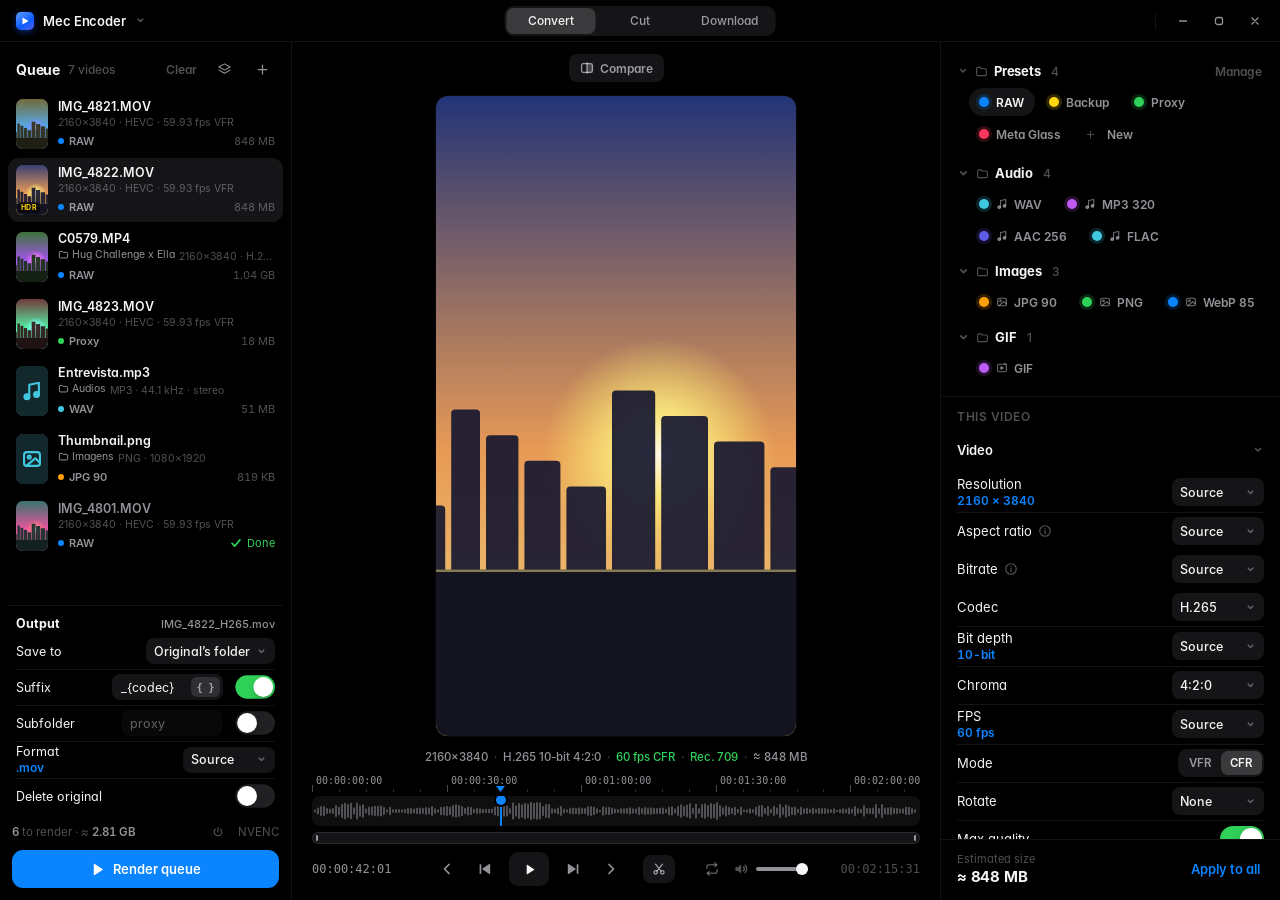
==== app/ui/index.html @ 3a5403b6 "0.3.3: vídeo para GIF no Converter, play do Cortador em arquivos sem pulo, Exportar só corta e Conve" ====
<!doctype html>
<html lang="en" data-theme="dark" data-variant="2">
<head>
<meta charset="utf-8">
<meta name="viewport" content="width=device-width, initial-scale=1">
<title>Mec Encoder</title>
<link rel="stylesheet" href="style.css">
<link rel="stylesheet" href="v2.css">
<link rel="stylesheet" href="studio.css">
</head>
<body>
<div class="app" id="app">

  <!-- barra de título (controles no padrão do Windows, à direita) -->
  <div class="titlebar">
    <div class="drag" data-tauri-drag-region></div>
    <button class="tb-title" id="bAppMenu">
      <span class="logo"><svg viewBox="0 0 10 10" fill="currentColor"><path d="M2.5 1.6v6.8L8.6 5z"/></svg></span>
      Mec Encoder
      <svg class="chev" viewBox="0 0 12 12" fill="none" stroke="currentColor" stroke-width="1.6" stroke-linecap="round" stroke-linejoin="round"><path d="M3.5 4.5L6 7l2.5-2.5"/></svg>
    </button>
    <div class="tabs" id="tabs"><button data-view="conv" id="tConv"></button><button data-view="cut" id="tCut"></button><button data-view="dl" id="tDl"></button></div>
    <div class="tb-actions">
      <button class="update-pill" id="bUpdate" hidden><svg viewBox="0 0 16 16" fill="none" stroke="currentColor" stroke-width="1.6" stroke-linecap="round" stroke-linejoin="round"><path d="M8 2.5v8M4.5 7L8 10.5 11.5 7M3 13.5h10"/></svg><span></span></button>
<span class="tb-sep"></span>
      <div class="win">
        <button class="w-min" id="bMin"><svg viewBox="0 0 12 12"><path d="M2.5 6h7" stroke="currentColor" stroke-width="1.3" stroke-linecap="round"/></svg></button>
        <button class="w-max" id="bMax"><svg viewBox="0 0 12 12"><rect x="2.5" y="2.5" width="7" height="7" rx="2" fill="none" stroke="currentColor" stroke-width="1.3"/></svg></button>
        <button class="w-close" id="bClose"><svg viewBox="0 0 12 12"><path d="M3 3l6 6M9 3L3 9" stroke="currentColor" stroke-width="1.3" stroke-linecap="round"/></svg></button>
      </div>
    </div>
  </div>

  <div class="main">

    <!-- FILA -->
    <section class="card" id="queueCard">
      <div class="card-head"><h2 id="lQueue"></h2><span class="count" id="qCount"></span>
        <button class="link" id="bClearDone"></button>
        <button class="add-btn" id="bSetAll" data-menu="1"><svg viewBox="0 0 24 24" fill="none" stroke="currentColor" stroke-width="1.8" stroke-linecap="round" stroke-linejoin="round"><path d="M12 3l9 5-9 5-9-5z"/><path d="M3 13l9 5 9-5"/></svg></button>
        <button class="add-btn" id="bAdd"><svg viewBox="0 0 24 24" fill="none" stroke="currentColor" stroke-width="2" stroke-linecap="round"><path d="M12 5v14M5 12h14"/></svg></button>
      </div>
      <div class="all-drop" id="allDrop"><div class="all-drop-in"><svg viewBox="0 0 24 24" fill="none" stroke="currentColor" stroke-width="1.8" stroke-linecap="round" stroke-linejoin="round"><path d="M12 3l9 5-9 5-9-5z"/><path d="M3 13l9 5 9-5"/></svg><span id="lDropAll"></span></div></div>
      <div class="queue smooth" id="queue"><div class="sc" id="qList"></div></div>
      <div class="drop" id="drop">
        <svg viewBox="0 0 24 24" fill="none" stroke="currentColor" stroke-width="1.6" stroke-linecap="round" stroke-linejoin="round"><path d="M3 7.5A2.5 2.5 0 0 1 5.5 5H9l2 2h7.5A2.5 2.5 0 0 1 21 9.5v8a2.5 2.5 0 0 1-2.5 2.5h-13A2.5 2.5 0 0 1 3 17.5z"/><path d="M12 10.5v6M9.5 13l2.5-2.5 2.5 2.5"/></svg>
        <div class="drop-t"><b id="lDropTitle"></b><span id="lDropSub"></span></div>
      </div>
      <div class="out-panel" id="outPanel"></div>
      <div class="queue-foot">
        <div class="totals"><span id="tTotal"></span><button class="after-btn" id="bAfter" data-menu="1"></button><span id="tEta">NVENC · RTX</span></div>
        <button class="btn" id="bRender"><i class="fillbar" id="renderFill"></i>
          <svg viewBox="0 0 16 16" fill="currentColor"><path d="M4 2.6v10.8c0 .5.6.8 1 .5l8.3-5.4a.6.6 0 0 0 0-1L5 2.1c-.4-.3-1 0-1 .5z"/></svg>
          <span id="renderTxt"></span></button>
      </div>
    </section>

    <!-- PRÉVIA -->
    <section class="card preview" id="previewCard">
      <div class="pv-top">
        <div class="chips" id="chips"></div>
        <button class="cmp-btn" id="bCompare"><svg viewBox="0 0 16 16" fill="none" stroke="currentColor" stroke-width="1.5" stroke-linejoin="round"><rect x="1.8" y="3" width="12.4" height="10" rx="2"/><path d="M8 1.5v13"/><path d="M8 3h4.2a2 2 0 0 1 2 2v6a2 2 0 0 1-2 2H8z" fill="currentColor" stroke="none" opacity=".35"/></svg><span id="lCompare"></span></button>
      </div>
      <div class="stage"><div class="frame" id="frameIn" data-label=""></div><div class="frame" id="frame" data-label=""></div>
        <div class="play-badge tnum" id="playBadge" hidden></div>
        <div class="prep-box" id="prepBox" hidden></div>
        <div class="pv-empty" id="pvEmpty">
          <svg viewBox="0 0 48 48" fill="none" stroke="currentColor" stroke-width="1.6" stroke-linecap="round" stroke-linejoin="round"><rect x="13" y="5" width="22" height="38" rx="5"/><path d="M21 20.5v7l6-3.5z" fill="currentColor"/></svg>
          <span id="lPvEmpty"></span>
        </div>
      </div>
      <div class="pv-meta" id="pvMeta"></div>
      <div class="transport">
        <div class="ruler" id="ruler"><canvas></canvas><i class="rhead"></i></div>
        <div class="timeline" id="timeline"><div class="played"></div><canvas id="wave"></canvas><div class="trim" id="trimBox"></div><div class="tl-hint" id="tlHint" hidden></div><div class="head"></div></div>
        <div class="zscroll" id="zscroll"><div class="mini"></div><div class="zthumb"><b class="h l"></b><b class="h r"></b></div></div>
        <div class="controls">
          <span class="tc tnum" id="tcNow">00:00:00:00</span>
          <div class="mid">
            <button class="ctl trim-btn" id="bIn"><svg viewBox="0 0 16 16" fill="none" stroke="currentColor" stroke-width="1.7" stroke-linecap="round" stroke-linejoin="round"><path d="M6.5 2.5H4v11h2.5"/><path d="M9 8h4M11 6l2 2-2 2"/></svg><span id="lIn"></span></button>
            <button class="ctl" title="←"><svg viewBox="0 0 16 16" fill="none" stroke="currentColor" stroke-width="1.7" stroke-linecap="round" stroke-linejoin="round"><path d="M10 3.5L5.5 8l4.5 4.5"/></svg></button>
            <button class="ctl skip" id="bPrevEdit"><svg viewBox="0 0 16 16" fill="currentColor"><rect x="2.6" y="3.2" width="1.7" height="9.6" rx=".6"/><path d="M13.2 3.6v8.8c0 .5-.5.7-.9.5L5.6 8.5a.6.6 0 0 1 0-1l6.7-4.4c.4-.2.9 0 .9.5z"/></svg></button>
            <button class="ctl play" id="bPlay"><svg viewBox="0 0 16 16" fill="currentColor" id="playIco"><path d="M4.5 2.6v10.8c0 .5.6.8 1 .5l8-5.4a.6.6 0 0 0 0-1l-8-5.4c-.4-.3-1 0-1 .5z"/></svg></button>
            <button class="ctl skip" id="bNextEdit"><svg viewBox="0 0 16 16" fill="currentColor"><rect x="11.7" y="3.2" width="1.7" height="9.6" rx=".6"/><path d="M2.8 3.6v8.8c0 .5.5.7.9.5l6.7-4.4a.6.6 0 0 0 0-1L3.7 3.1c-.4-.2-.9 0-.9.5z"/></svg></button>
            <button class="ctl" title="→"><svg viewBox="0 0 16 16" fill="none" stroke="currentColor" stroke-width="1.7" stroke-linecap="round" stroke-linejoin="round"><path d="M6 3.5L10.5 8 6 12.5"/></svg></button>
            <button class="ctl trim-btn" id="bOut"><svg viewBox="0 0 16 16" fill="none" stroke="currentColor" stroke-width="1.7" stroke-linecap="round" stroke-linejoin="round"><path d="M9.5 2.5H12v11H9.5"/><path d="M7 8H3M5 6L3 8l2 2"/></svg><span id="lOut"></span></button>
            <button class="ctl trim-btn" id="bCut"><svg viewBox="0 0 16 16" fill="none" stroke="currentColor" stroke-width="1.5" stroke-linecap="round"><circle cx="4.2" cy="11.8" r="2"/><circle cx="11.8" cy="11.8" r="2"/><path d="M5.6 10.4L12 2.5M10.4 10.4L4 2.5"/></svg><span id="lNewCut"></span></button>
            <button class="open-cut" id="bOpenCut"><svg viewBox="0 0 16 16" fill="none" stroke="currentColor" stroke-width="1.5" stroke-linecap="round"><circle cx="4.2" cy="11.8" r="2"/><circle cx="11.8" cy="11.8" r="2"/><path d="M5.6 10.4L12 2.5M10.4 10.4L4 2.5"/></svg><span id="lOpenCut"></span></button>
          </div>
          <div class="pl-tools">
            <button class="pl-skip" id="bSkip" hidden><svg viewBox="0 0 16 16" fill="none" stroke="currentColor" stroke-width="1.5" stroke-linecap="round" stroke-linejoin="round"><rect x="1.2" y="9.6" width="4" height="4" rx="1" fill="currentColor" stroke="none"/><rect x="10.8" y="9.6" width="4" height="4" rx="1" fill="currentColor" stroke="none"/><path d="M3.2 7.6C4 4 12 4 12.8 7.6"/><path d="M10.6 6.6l2.2 1 .6-2.3"/></svg><span id="lSkip"></span></button>
            <button class="pl-btn" id="bLoop"><svg viewBox="0 0 16 16" fill="none" stroke="currentColor" stroke-width="1.5" stroke-linecap="round" stroke-linejoin="round"><path d="M2.8 7.2V6.3a2.6 2.6 0 0 1 2.6-2.6h7.2"/><path d="M10.8 1.9l1.8 1.8-1.8 1.8"/><path d="M13.2 8.8v.9a2.6 2.6 0 0 1-2.6 2.6H3.4"/><path d="M5.2 14.1l-1.8-1.8 1.8-1.8"/></svg></button>
            <button class="pl-btn pl-rate tnum" id="bRate">1×</button>
            <button class="pl-btn pl-vol" id="bVol"><svg viewBox="0 0 16 16" fill="none" stroke="currentColor" stroke-width="1.5" stroke-linecap="round" stroke-linejoin="round"><path d="M2.4 6.1v3.8h2.5L8.2 12.6V3.4L4.9 6.1z" fill="currentColor" stroke="none"/><path class="w1" d="M10.4 6.1a2.7 2.7 0 0 1 0 3.8"/><path class="w2" d="M12.1 4.3a5.2 5.2 0 0 1 0 7.4"/><path class="mx" d="M10.6 6.2l3.4 3.6M14 6.2l-3.4 3.6"/></svg></button>
            <input type="range" class="vol-r" id="volR" min="0" max="100" step="1" value="100">
            <i class="meter" id="meter"><b></b><b></b></i>
          </div>
          <span class="tc end tnum" id="tcEnd">00:00:00:00</span>
        </div>
      </div>
    </section>

    <!-- INSPETOR -->
    <section class="card" id="inspector">
      <div class="card-head"><button class="fold-btn pf-main" id="bFoldPresets"><svg class="chev" viewBox="0 0 12 12" fill="none" stroke="currentColor" stroke-width="1.6" stroke-linecap="round" stroke-linejoin="round"><path d="M3.5 4.5L6 7l2.5-2.5"/></svg><svg class="fico" viewBox="0 0 16 16" fill="none" stroke="currentColor" stroke-width="1.4" stroke-linejoin="round"><path d="M2 4.5A1.5 1.5 0 0 1 3.5 3h3l1.5 1.6h4.5A1.5 1.5 0 0 1 14 6.1v5.4a1.5 1.5 0 0 1-1.5 1.5h-9A1.5 1.5 0 0 1 2 11.5z"/></svg><h2 id="lPresets"></h2><small id="pfMainCount"></small></button><button class="link" id="bManage"></button></div>
      <div class="fold" id="presetsFold"><div class="fold-in">
        <div class="presets" id="presets"></div>
      </div></div>
      <div class="presets pfolders" id="presetFolders"></div>
      <div class="preset-desc" id="presetDesc"></div>
      <div class="insp-title"><h3 id="inspFor"></h3><span class="modified" id="modified"><i></i><span id="lModified"></span></span><button class="link discard" id="bDiscard"></button><button class="link" id="bSavePreset"></button></div>
      <div class="inspector-body smooth" id="insp"><div class="sc" id="inspIn"></div></div>
      <div class="insp-foot">
        <div class="est" id="estBox"><small id="lEst"></small><b class="tnum" id="est"></b></div>
        <button class="btn small ghost" id="bApplyAll"></button>
      </div>
    </section>
  </div>

  <!-- janela "Escolher qualidade" da aba Baixar -->
  <div class="dk-modal-bg" id="dlPickBg" hidden><div class="dk-modal" id="dlPick" role="dialog"></div></div>
  <div class="dk-modal-bg" id="dlOptsBg" hidden><div class="dk-modal dk-opts-modal" role="dialog"><div class="dk-pk-head"><div><b id="lDlOptsT"></b></div><button class="dk-ib x" id="bDlOptsX"></button></div>
    <div class="dk-pk-body"><div class="dk-set" id="dlOptSet"></div><div class="dk-acc" id="dlAcc"></div></div></div></div>

  <!-- ABA BAIXAR -->
  <div class="dlv" id="dlView">
    <aside class="dk-side">
      <div class="dk-blk">
        <div class="dk-quick">
          <button class="dk-btn dk-pri" id="bDlVideo"><svg viewBox="0 0 16 16" fill="currentColor"><path d="M9.2 1.6 3.4 9h4l-1 5.4L12.6 7h-4z"/></svg><span id="lDlVideo"></span><span class="dk-keys" id="kDlVideo"></span></button>
          <button class="dk-btn dk-sec dk-qa" id="bDlAudio"><svg viewBox="0 0 16 16" fill="none" stroke="currentColor" stroke-width="1.6" stroke-linecap="round" stroke-linejoin="round"><path d="M6 12V3.5l7-1.5V10.5"/><circle cx="4.2" cy="12" r="1.8"/><circle cx="11.2" cy="10.5" r="1.8"/></svg><span id="lDlAudio"></span></button>
        </div>
        <p class="dk-hint" id="lDlCap"></p>
        <button class="dk-btn dk-sec" id="bDlPick"><svg viewBox="0 0 16 16" fill="none" stroke="currentColor" stroke-width="1.6" stroke-linecap="round" stroke-linejoin="round"><path d="M8 2.5v8M4.5 7L8 10.5 11.5 7M3 13.5h10"/></svg><span id="lDlPick"></span></button>
        <p class="dk-hint" id="lDlPickSub"></p>
        <div class="dk-clip" id="dlClip"></div>
      </div>
      <div class="dk-blk dk-set" id="dlSet"></div>
      <div class="dk-foot"><button class="dk-opts" id="bDlOpts"><svg viewBox="0 0 16 16" fill="none" stroke="currentColor" stroke-width="1.5" stroke-linecap="round"><path d="M3 4.5h10M3 8h10M3 11.5h10"/><circle cx="6" cy="4.5" r="1.4" fill="var(--side)"/><circle cx="10.5" cy="8" r="1.4" fill="var(--side)"/><circle cx="5" cy="11.5" r="1.4" fill="var(--side)"/></svg><span id="lDlOpts"></span></button><span id="dlFoot"></span></div>
    </aside>
    <section class="dk-list">
      <div class="dk-lhead"><div class="dk-tabs" id="dlTabs"></div><button class="link" id="bDlClear"></button>
        <button class="dk-ghost" id="bDlOpen"><svg viewBox="0 0 16 16" fill="none" stroke="currentColor" stroke-width="1.5" stroke-linejoin="round"><path d="M2 4.8A1.8 1.8 0 0 1 3.8 3h2.6l1.5 1.5h4.3A1.8 1.8 0 0 1 14 6.3v5A1.8 1.8 0 0 1 12.2 13H3.8A1.8 1.8 0 0 1 2 11.2z"/></svg><span id="lDlOpen"></span></button></div>
      <div class="dk-rows" id="dlRows"></div>
    </section>
  </div>

</div>

<!-- configurações -->
<div class="sheet-bg" id="sheetBg"></div>
<div class="sheet" id="sheet" role="dialog">
  <div class="sheet-head"><button class="sheet-back" id="bSheetBack" hidden><svg viewBox="0 0 16 16" fill="none" stroke="currentColor" stroke-width="1.8" stroke-linecap="round" stroke-linejoin="round"><path d="M10 3.5 5.5 8l4.5 4.5"/></svg></button><h2 id="lSettings"></h2><button class="sheet-done" id="bDone"></button></div>
  <div class="sheet-body smooth" id="sheetScroll"><div class="sc" id="sheetBody"></div></div>
</div>

<!-- aba Cortar sem vídeo: abrir ou arrastar -->
<section class="cutter cut-blank" id="cutBlank" hidden><div class="dk-empty"><div>
  <svg viewBox="0 0 16 16" fill="none" stroke="currentColor" stroke-width="1.4" stroke-linecap="round"><circle cx="4.2" cy="11.8" r="2"/><circle cx="11.8" cy="11.8" r="2"/><path d="M5.6 10.4L12 2.5M10.4 10.4L4 2.5"/></svg>
  <b id="lCutBlankT"></b><span id="lCutBlankS"></span><button class="dk-btn dk-sec" id="bCutOpenFile"></button></div></div></section>

<!-- CORTADOR: página própria (a prévia e a linha do tempo vêm para cá) -->
<section class="cutter" id="cutter" hidden>
  <header class="cut-head">
    <div class="cut-title"><svg viewBox="0 0 16 16" fill="none" stroke="currentColor" stroke-width="1.5" stroke-linecap="round"><circle cx="4.2" cy="11.8" r="2"/><circle cx="11.8" cy="11.8" r="2"/><path d="M5.6 10.4L12 2.5M10.4 10.4L4 2.5"/></svg><h2 id="lCutter"></h2><b id="cutFile"></b><small id="cutInfo"></small></div>
    <div class="cut-actions"><button class="btn small ghost" id="bCutCancel"></button><button class="btn small ghost" id="bCutDone"></button><button class="btn small" id="bCutExport"></button></div>
  </header>
  <div class="cut-body">
    <div class="cut-main"><div class="cut-stage" id="cutStageSlot"></div><div class="cut-transport" id="cutTransportSlot"></div></div>
    <aside class="cut-side">
      <div class="cut-side-head"><h3 id="lCuts"></h3><small id="cutTotal"></small><button class="link" id="bClearCuts"></button></div>
      <div class="cut-mode" id="cutMode" hidden><button data-v="split"><svg viewBox="0 0 16 16" fill="none" stroke="currentColor" stroke-width="1.5" stroke-linejoin="round"><rect x="1.5" y="4" width="5.5" height="8" rx="1.5"/><rect x="9" y="4" width="5.5" height="8" rx="1.5"/></svg><span id="lCutSplit"></span></button><button data-v="join"><svg viewBox="0 0 16 16" fill="none" stroke="currentColor" stroke-width="1.5" stroke-linejoin="round"><rect x="1.5" y="4" width="13" height="8" rx="1.5"/><path d="M8 4v8" stroke-dasharray="1.5 1.5"/></svg><span id="lCutJoin"></span></button></div>
      <div class="cut-list smooth" id="cutList"></div>
      <div class="cut-out" id="cutOut"></div>
      <div class="cut-keys" id="cutKeys"></div>
    </aside>
  </div>
</section>

<!-- novidades -->
<div class="sheet-bg news-bg" id="newsBg"></div>
<div class="sheet news" id="news" role="dialog" aria-labelledby="lNews">
  <div class="sheet-head"><h2 id="lNews"></h2><button class="sheet-done" id="bNewsDone"></button></div>
  <div class="sheet-body smooth" id="newsBody"></div>
</div>

<!-- desligar / suspender ao terminar -->
<div class="sheet-bg power-bg" id="powerBg"></div>
<div class="sheet power" id="power" role="alertdialog" aria-labelledby="powerTitle">
  <div class="power-in"><div class="power-ring"><svg viewBox="0 0 44 44"><circle cx="22" cy="22" r="19"/><circle class="arc" cx="22" cy="22" r="19"/></svg><b id="powerN">60</b></div>
    <h2 id="powerTitle"></h2><p id="powerSub"></p>
    <div class="power-btns"><button class="btn" id="bPowerCancel"></button><button class="link" id="bPowerNow"></button></div></div>
</div>

<div class="menu" id="menu"></div>
<div class="drag-ghost" id="ghost"></div>
<div class="toast" id="toast"><i></i><span id="toastTxt"></span></div>
<audio id="sfxDone" src="sounds/done.mp3" preload="auto"></audio>

<div class="upd-card" id="updCard" hidden></div>
  <script src="i18n.js"></script>
  <script src="i18n-es.js"></script>
  <script src="i18n-fr.js"></script>
  <script src="i18n-de.js"></script>
  <script src="i18n-it.js"></script>
  <script src="i18n-ru.js"></script>
  <script src="i18n-ja.js"></script>
  <script src="i18n-ko.js"></script>
  <script src="i18n-zh.js"></script>
  <script src="i18n-dl.js"></script>
  <script src="i18n-gif.js"></script>
<script src="news.js"></script>
<script src="demo.js"></script>
<script src="app.js"></script>
</body>
</html>
---- app/ui/style.css ----
/* Mec Encoder — interface
   Estilo Apple minimalista, dois temas (escuro/claro), animações com mola. */

@font-face{font-family:"Inter Mec";src:url(fonts/Inter-Regular.woff) format("woff");font-weight:400;font-display:block}
@font-face{font-family:"Inter Mec";src:url(fonts/Inter-Medium.woff) format("woff");font-weight:500;font-display:block}
@font-face{font-family:"Inter Mec";src:url(fonts/Inter-SemiBold.woff) format("woff");font-weight:600;font-display:block}
@font-face{font-family:"Inter Mec";src:url(fonts/Inter-Bold.woff) format("woff");font-weight:700;font-display:block}

:root{
  --ease:cubic-bezier(.32,.72,0,1);
  --spring:cubic-bezier(.34,1.56,.64,1);
  --font:"Inter Mec","Segoe UI Variable Text","Segoe UI",system-ui,sans-serif;
  --mono:ui-monospace,"Cascadia Code",Consolas,monospace;

  --blue:#0A84FF; --green:#30D158; --red:#FF453A; --orange:#FF9F0A; --yellow:#FFD60A;
  --purple:#BF5AF2; --teal:#40C8E0; --pink:#FF375F; --indigo:#5E5CE6;
}

/* ---------- tema escuro (padrão) ---------- */
:root,[data-theme="dark"]{
  --bg:#0B0B0E;
  --panel:#151518;
  --panel-2:#1C1C20;
  --fill:rgba(118,118,128,.20);
  --fill-2:rgba(118,118,128,.30);
  --hover:rgba(255,255,255,.05);
  --stroke:rgba(255,255,255,.07);
  --stroke-2:rgba(255,255,255,.12);
  --sep:rgba(255,255,255,.08);
  --text:#F5F5F7;
  --text-2:rgba(235,235,245,.62);
  --text-3:rgba(235,235,245,.34);
  --knob:#fff;
  --seg-pill:#636366;
  --shadow:0 1px 0 rgba(255,255,255,.04) inset,0 10px 30px rgba(0,0,0,.35);
  --stage:#050506;
  --tint-a:.20;
  --wave:rgba(235,235,245,.30);
  --menu:rgba(40,40,44,.96);
  color-scheme:dark;
}

/* ---------- tema claro ---------- */
[data-theme="light"]{
  --bg:#ECECF0;
  --panel:#FFFFFF;
  --panel-2:#F5F5F8;
  --fill:rgba(118,118,128,.12);
  --fill-2:rgba(118,118,128,.20);
  --hover:rgba(0,0,0,.035);
  --stroke:rgba(0,0,0,.06);
  --stroke-2:rgba(0,0,0,.10);
  --sep:rgba(60,60,67,.12);
  --text:#1C1C1E;
  --text-2:rgba(60,60,67,.66);
  --text-3:rgba(60,60,67,.36);
  --knob:#fff;
  --seg-pill:#FFFFFF;
  --shadow:0 1px 2px rgba(0,0,0,.04),0 8px 24px rgba(0,0,0,.06);
  --stage:#E2E2E7;
  --tint-a:.14;
  --wave:rgba(60,60,67,.30);
  --menu:rgba(255,255,255,.97);
  --blue:#007AFF; --green:#34C759; --red:#FF3B30; --orange:#FF9500; --purple:#AF52DE; --indigo:#5856D6; --teal:#30B0C7; --pink:#FF2D55;
  color-scheme:light;
}


/* ---------- tema OLED (preto puro) ---------- */
[data-theme="oled"]{
  --bg:#000; --panel:#000; --panel-2:#0A0A0B;
  --fill:rgba(118,118,128,.18); --fill-2:rgba(118,118,128,.28); --hover:rgba(255,255,255,.045);
  --stroke:rgba(255,255,255,.06); --stroke-2:rgba(255,255,255,.10); --sep:rgba(255,255,255,.075);
  --seg-pill:#3A3A3C; --shadow:none; --stage:#000; --menu:rgba(18,18,20,.97);
  color-scheme:dark;
}

*{box-sizing:border-box;-webkit-tap-highlight-color:transparent}
html,body{margin:0;height:100%;background:var(--bg);color:var(--text);font-family:var(--font);font-size:13px;
  -webkit-font-smoothing:antialiased;overflow:hidden;user-select:none;-webkit-user-select:none;
  font-feature-settings:"cv11"}
body{transition:background .5s var(--ease),color .5s var(--ease)}
button{font:inherit;color:inherit;border:0;background:none;cursor:pointer;padding:0}
input{font:inherit;color:var(--text)}
svg{display:block}
.tnum{font-variant-numeric:tabular-nums}

/* troca de tema suave */
.theming *,.theming *::before,.theming *::after{transition:background-color .5s var(--ease),color .5s var(--ease),border-color .5s var(--ease),box-shadow .5s var(--ease)!important}

.app{height:100%;display:flex;flex-direction:column}

/* ---------- barra de título ---------- */
.titlebar{position:relative;height:46px;flex:none;display:flex;align-items:center;padding:0 8px 0 18px;gap:6px}
.titlebar .drag{position:absolute;inset:0}
.tb-title{position:relative;z-index:0;display:flex;align-items:center;gap:9px;font-size:13px;font-weight:600;color:var(--text-2);pointer-events:none;letter-spacing:-.1px}
.tb-title .logo{width:18px;height:18px;border-radius:5px;background:linear-gradient(145deg,#5E9BFF,#0A5CFF 60%,#5E5CE6);
  box-shadow:0 2px 6px rgba(10,92,255,.45);display:grid;place-items:center}
.tb-title .logo svg{width:10px;height:10px;color:#fff}
.tb-actions{position:relative;z-index:1;margin-left:auto;display:flex;align-items:center;gap:2px}
.tb-sep{width:1px;height:16px;background:var(--sep);margin:0 8px}
/* controles da janela: posição do Windows, acabamento Apple */
.win{display:flex;gap:2px}
.win button{width:34px;height:28px;border-radius:8px;display:grid;place-items:center;color:var(--text-2);
  transition:background .2s var(--ease),color .2s,transform .3s var(--spring)}
.win button svg{width:12px;height:12px}
.win button:hover{background:var(--fill);color:var(--text)}
.win button:active{transform:scale(.9)}
.win .w-close:hover{background:#E81123;color:#fff}
.icon-btn{position:relative;z-index:1;width:30px;height:30px;border-radius:50%;display:grid;place-items:center;
  color:var(--text-2);transition:background .2s,color .2s,transform .3s var(--spring)}
.icon-btn:hover{background:var(--fill);color:var(--text)}
.icon-btn:active{transform:scale(.88)}
.icon-btn svg{width:17px;height:17px}
.theme-btn .sun,.theme-btn .moon{position:absolute;inset:0;margin:auto;transition:transform .55s var(--spring),opacity .3s}
[data-theme="dark"] .theme-btn .sun,[data-theme="studio"] .theme-btn .sun{transform:rotate(-90deg) scale(.4);opacity:0}
[data-theme="light"] .theme-btn .moon{transform:rotate(90deg) scale(.4);opacity:0}

/* ---------- layout ---------- */
.main{flex:1;min-height:0;display:grid;grid-template-columns:310px minmax(0,1fr) 350px;gap:10px;padding:0 10px 10px}
.card{background:var(--panel);border-radius:18px;box-shadow:var(--shadow);border:1px solid var(--stroke);
  min-height:0;display:flex;flex-direction:column;overflow:hidden}
.card-head{display:flex;align-items:center;gap:8px;padding:14px 16px 10px;flex:none}
.card-head h2{margin:0;font-size:15px;font-weight:650;letter-spacing:-.2px}
.card-head .count{font-size:12px;color:var(--text-3);font-weight:500}
.card-head .link{margin-left:auto;color:var(--blue);font-weight:550;font-size:13px;padding:4px 2px;transition:opacity .2s}
.card-head .link:hover{opacity:.75}

/* ---------- fila ---------- */
.queue{flex:1;min-height:0;overflow:auto;padding:2px 8px 8px;display:flex;flex-direction:column;gap:4px}
.queue::-webkit-scrollbar,.inspector-body::-webkit-scrollbar,.presets::-webkit-scrollbar{width:0}
.item{position:relative;display:flex;gap:11px;padding:8px;border-radius:13px;cursor:pointer;align-items:center;
  transition:background .25s var(--ease),transform .35s var(--spring),box-shadow .25s}
.item:hover{background:var(--hover)}
.item.sel{background:var(--fill)}
.item:active{transform:scale(.985)}
.item.enter{animation:itemIn .55s var(--spring) both;animation-delay:var(--d,0ms)}
@keyframes itemIn{from{opacity:0;transform:translateY(-8px) scale(.97)}to{opacity:1;transform:none}}
.thumb{width:40px;height:62px;border-radius:9px;flex:none;position:relative;overflow:hidden;background:#222;
  box-shadow:0 0 0 .5px var(--stroke-2) inset}
.thumb svg{width:100%;height:100%}
.thumb .hdr{position:absolute;left:3px;bottom:3px;font-size:8px;font-weight:700;padding:1px 3px;border-radius:3px;
  background:rgba(0,0,0,.55);color:#FFD60A;letter-spacing:.3px;backdrop-filter:blur(4px)}
.item .meta{flex:1;min-width:0;display:flex;flex-direction:column;gap:3px}
.item .name{font-size:13px;font-weight:550;white-space:nowrap;overflow:hidden;text-overflow:ellipsis}
.item .spec{font-size:11px;color:var(--text-3);white-space:nowrap;overflow:hidden;text-overflow:ellipsis}
.item .row2{display:flex;align-items:center;gap:6px;margin-top:2px;min-width:0}
.badge{display:inline-flex;align-items:center;gap:5px;height:20px;padding:0 8px 0 6px;border-radius:99px;font-size:11px;font-weight:600;
  color:var(--c);background:color-mix(in srgb,var(--c) calc(var(--tint-a)*100%),transparent);white-space:nowrap;
  transition:color .3s,background .3s,transform .4s var(--spring)}
.badge i{width:6px;height:6px;border-radius:50%;background:var(--c)}
.badge.bump{animation:bump .5s var(--spring)}
@keyframes bump{40%{transform:scale(1.12)}}
.warn{display:inline-grid;place-items:center;width:20px;height:20px;border-radius:50%;color:var(--orange);
  background:color-mix(in srgb,var(--orange) calc(var(--tint-a)*100%),transparent);flex:none}
.warn svg{width:12px;height:12px}
.state{margin-left:auto;flex:none;font-size:11px;color:var(--text-3);display:flex;align-items:center;gap:4px}
.state.done{color:var(--green)}
.state.err{color:var(--red)}
.state svg{width:14px;height:14px}
.prog{position:absolute;left:59px;right:10px;bottom:5px;height:3px;border-radius:99px;background:var(--fill);overflow:hidden;opacity:0;transition:opacity .3s}
.prog i{position:absolute;inset:0;transform-origin:left;transform:scaleX(var(--p,0));background:var(--blue);border-radius:99px;transition:transform .5s var(--ease)}
.item.running .prog{opacity:1}
.item .x{position:absolute;right:6px;top:6px;width:20px;height:20px;border-radius:50%;display:grid;place-items:center;color:var(--text-3);
  opacity:0;transform:scale(.6);transition:opacity .2s,transform .3s var(--spring),background .2s}
.item:hover .x{opacity:1;transform:none}
.item .x:hover{background:var(--fill-2);color:var(--text)}
.item .x svg{width:9px;height:9px}
.item:hover .state{opacity:0}

.drop{margin:4px 8px 10px;border-radius:14px;border:1.5px dashed var(--stroke-2);padding:14px;display:flex;align-items:center;gap:12px;
  color:var(--text-3);font-size:12px;transition:border-color .3s,background .3s,color .3s;cursor:pointer;flex:none}
.drop:hover{border-color:var(--blue);color:var(--text-2);background:color-mix(in srgb,var(--blue) 6%,transparent)}
.drop svg{width:22px;height:22px;flex:none}
.drop b{color:var(--text-2);font-weight:600;display:block;margin-bottom:1px}

.queue-foot{flex:none;padding:10px 12px 12px;border-top:1px solid var(--sep);display:flex;flex-direction:column;gap:10px}
.totals{display:flex;justify-content:space-between;font-size:11.5px;color:var(--text-3)}
.totals b{color:var(--text-2);font-weight:600}
.btn{height:42px;border-radius:13px;background:var(--blue);color:#fff;font-weight:600;font-size:14px;display:flex;
  align-items:center;justify-content:center;gap:8px;transition:transform .3s var(--spring),filter .2s,opacity .2s,background .3s;position:relative;overflow:hidden}
.btn:hover{filter:brightness(1.07)}
.btn:active{transform:scale(.97)}
.btn svg{width:15px;height:15px}
.btn.ghost{background:var(--fill);color:var(--text)}
.btn.small{height:32px;font-size:12.5px;border-radius:10px;padding:0 12px}
.btn.danger{color:var(--red)}
.btn .fillbar{position:absolute;inset:0;transform-origin:left;transform:scaleX(var(--p,0));background:rgba(255,255,255,.18);transition:transform .5s var(--ease)}
.btn span{position:relative}
.btn.stop{background:var(--fill-2);color:var(--text)}

/* ---------- prévia ---------- */
.preview{position:relative}
.pv-top{display:flex;align-items:center;gap:10px;padding:12px 14px 0;flex:none;z-index:2}
.chips{display:flex;gap:5px;flex-wrap:nowrap;overflow:hidden;min-width:0;flex:1;-webkit-mask-image:linear-gradient(90deg,#000 calc(100% - 24px),transparent)}
.chip{height:24px;padding:0 9px;border-radius:99px;background:var(--fill);font-size:11.5px;color:var(--text-2);font-weight:500;
  display:flex;align-items:center;gap:5px;white-space:nowrap;transition:background .3s,color .3s}
.chip.hl{color:var(--c);background:color-mix(in srgb,var(--c) calc(var(--tint-a)*100%),transparent);font-weight:600}
.chip svg{width:11px;height:11px}
.chips.swap{animation:chipSwap .45s var(--ease)}
@keyframes chipSwap{from{opacity:0;transform:translateY(4px)}to{opacity:1;transform:none}}

.seg{position:relative;display:grid;grid-auto-flow:column;grid-auto-columns:1fr;background:var(--fill);
  border-radius:9px;padding:2px;flex:none}
.seg .pill{position:absolute;top:2px;bottom:2px;left:2px;border-radius:7px;background:var(--seg-pill);
  box-shadow:0 3px 8px rgba(0,0,0,.12),0 0 0 .5px rgba(0,0,0,.04);transition:transform .45s var(--ease),width .45s var(--ease)}
.seg button{position:relative;z-index:1;height:26px;padding:0 12px;font-size:12px;font-weight:550;color:var(--text-2);transition:color .25s;white-space:nowrap}
.seg button.active{color:var(--text)}
.seg.lg button{height:30px;font-size:12.5px}

.stage{flex:1;min-height:0;position:relative;display:grid;place-items:center;padding:14px}
.frame{position:relative;height:100%;max-height:100%;aspect-ratio:9/16;border-radius:14px;overflow:hidden;
  box-shadow:0 20px 50px rgba(0,0,0,.35),0 0 0 .5px var(--stroke-2);background:#000;
  transition:transform .6s var(--spring),filter .5s var(--ease)}
.frame svg.scene{position:absolute;inset:0;width:100%;height:100%}
.frame .grade{position:absolute;inset:0;pointer-events:none;transition:opacity .5s var(--ease)}
.frame.out .grade{opacity:0}
.frame:not(.out) .grade{opacity:1;background:linear-gradient(180deg,rgba(255,255,255,.10),rgba(255,255,255,.04));mix-blend-mode:screen;filter:saturate(.7)}
.frame.flip{animation:flip .55s var(--ease)}
@keyframes flip{0%{transform:scale(1)}40%{transform:scale(.97);filter:brightness(.8)}100%{transform:scale(1)}}
.frame .res{position:absolute;right:8px;top:8px;font-size:10.5px;font-weight:600;color:#fff;background:rgba(0,0,0,.45);
  backdrop-filter:blur(10px);padding:3px 7px;border-radius:99px}
.frame .tag{position:absolute;left:8px;top:8px;font-size:10.5px;font-weight:600;color:#fff;background:rgba(0,0,0,.45);
  backdrop-filter:blur(10px);padding:3px 8px;border-radius:99px;display:flex;align-items:center;gap:5px}
.frame .tag i{width:6px;height:6px;border-radius:50%;background:var(--green)}
.frame.out .tag i{background:var(--blue)}
.rot-note{position:absolute;left:50%;bottom:22px;transform:translateX(-50%);display:flex;align-items:center;gap:8px;
  padding:8px 12px;border-radius:12px;background:rgba(20,20,22,.72);backdrop-filter:blur(18px);color:#fff;font-size:11.5px;
  box-shadow:0 8px 24px rgba(0,0,0,.35),0 0 0 .5px rgba(255,255,255,.12) inset;white-space:nowrap;
  animation:noteIn .6s var(--spring) both .3s}
.rot-note svg{width:14px;height:14px;color:#64D2FF}
@keyframes noteIn{from{opacity:0;transform:translate(-50%,10px) scale(.95)}to{opacity:1;transform:translate(-50%,0)}}

.transport{flex:none;padding:0 16px 14px;display:flex;flex-direction:column;gap:10px}
.timeline{position:relative;height:38px;border-radius:10px;background:var(--fill);overflow:hidden;cursor:pointer}
.timeline canvas{position:absolute;inset:0;width:100%;height:100%}
.timeline .played{position:absolute;inset:0;right:auto;width:var(--t,30%);background:color-mix(in srgb,var(--blue) 14%,transparent)}
.timeline .head{position:absolute;top:0;bottom:0;left:var(--t,30%);width:2px;margin-left:-1px;background:var(--blue);border-radius:2px}
.timeline .head::before{content:"";position:absolute;top:-1px;left:-4px;width:10px;height:10px;border-radius:50%;background:var(--blue);
  box-shadow:0 0 0 2px var(--panel)}
.controls{display:flex;align-items:center;gap:4px}
.tc{font-family:var(--mono);font-size:12px;color:var(--text-2);min-width:96px}
.tc.end{text-align:right;color:var(--text-3)}
.ctl{width:32px;height:32px;border-radius:50%;display:grid;place-items:center;color:var(--text-2);transition:background .2s,color .2s,transform .3s var(--spring)}
.ctl:hover{background:var(--fill);color:var(--text)}
.ctl:active{transform:scale(.86)}
.ctl svg{width:16px;height:16px}
.ctl.play{width:40px;height:40px;background:var(--text);color:var(--panel)}
.ctl.play:hover{background:var(--text);color:var(--panel);transform:scale(1.05)}
.ctl.play svg{width:16px;height:16px}
.controls .mid{flex:1;display:flex;justify-content:center;align-items:center;gap:6px}

/* ---------- inspetor ---------- */
.presets{display:flex;flex-wrap:wrap;gap:6px;padding:0 14px 14px;flex:none}
.preset{position:relative;display:flex;align-items:center;gap:7px;height:32px;padding:0 12px 0 4px;border-radius:99px;background:var(--fill);
  font-size:12.5px;font-weight:600;white-space:nowrap;transition:background .3s var(--ease),transform .35s var(--spring),box-shadow .3s,color .3s}
.preset:hover{background:var(--fill-2)}
.preset:active{transform:scale(.94)}
.preset .ic{width:24px;height:24px;border-radius:50%;flex:none;display:grid;place-items:center;color:#fff;background:var(--c);
  box-shadow:0 2px 6px color-mix(in srgb,var(--c) 45%,transparent);transition:transform .45s var(--spring)}
.preset .ic svg{width:13px;height:13px}
.preset.sel{background:color-mix(in srgb,var(--c) calc(var(--tint-a)*100%),transparent);box-shadow:0 0 0 1.5px var(--c) inset;color:var(--c)}
.preset.sel .ic{transform:scale(1.06)}
.preset.add{background:none;box-shadow:0 0 0 1px var(--stroke-2) inset;color:var(--text-3);padding:0 12px 0 4px}
.preset.add .ic{background:none;color:var(--text-3);box-shadow:none}
.preset.add:hover{color:var(--text-2);background:var(--hover)}
.preset-desc{margin:-6px 16px 12px;font-size:11.5px;color:var(--text-3);flex:none}
.preset-desc b{color:var(--text-2);font-weight:600}

.insp-title{display:flex;align-items:center;gap:8px;padding:12px 16px 8px;border-top:1px solid var(--sep);flex:none}
.insp-title h3{margin:0;font-size:12px;font-weight:600;color:var(--text-3);text-transform:uppercase;letter-spacing:.5px}
.modified{font-size:11px;font-weight:600;color:var(--orange);display:none;align-items:center;gap:4px}
.modified.show{display:flex;animation:fadeIn .4s var(--ease)}
.modified i{width:6px;height:6px;border-radius:50%;background:var(--orange)}
@keyframes fadeIn{from{opacity:0}to{opacity:1}}
.insp-title .link{margin-left:auto;color:var(--blue);font-weight:600;font-size:12px;opacity:0;pointer-events:none;transition:opacity .3s}
.insp-title .link.show{opacity:1;pointer-events:auto}

.inspector-body{flex:1;min-height:0;overflow:auto;padding:0 12px 14px;display:flex;flex-direction:column;gap:14px}
.inspector-body.swap{animation:chipSwap .45s var(--ease)}
.sec-label{font-size:11.5px;color:var(--text-3);font-weight:550;padding:0 6px;margin-bottom:-8px;display:flex;align-items:center;gap:6px}
.group{background:var(--panel-2);border-radius:13px;border:1px solid var(--stroke)}
.row{display:flex;align-items:center;min-height:42px;padding:6px 12px;gap:10px;position:relative}
.row+.row::before{content:"";position:absolute;left:12px;right:0;top:0;height:1px;background:var(--sep)}
.row .lbl{font-size:13px;flex:1;min-width:0;display:flex;flex-direction:column;gap:1px}
.row .lbl small{font-size:11px;color:var(--text-3)}
.row .val{font-size:13px;color:var(--text-2);display:flex;align-items:center;gap:6px}
.row .val svg{width:12px;height:12px;color:var(--text-3)}
.row.danger .lbl{color:var(--red)}
.row .seg{grid-auto-columns:auto}
.row .seg button{padding:0 9px;font-size:11.5px;height:24px}
.field{display:flex;align-items:center;height:28px;border-radius:8px;background:var(--fill);padding:0 9px;gap:4px;min-width:0;transition:box-shadow .2s}
.field:focus-within{box-shadow:0 0 0 2px color-mix(in srgb,var(--blue) 55%,transparent)}
.field input{width:84px;background:none;border:0;outline:0;font-size:12.5px;text-align:right;color:var(--text);padding:0}
.field input.w-s{width:52px}
.field span{font-size:11.5px;color:var(--text-3)}
.collapse{overflow:hidden;transition:max-height .45s var(--ease),opacity .35s var(--ease)}
.collapse.closed{max-height:0!important;opacity:0}
.hint{font-size:11px;color:var(--text-3);line-height:1.45;padding:0 6px;margin-top:-6px}
.hint b{color:var(--text-2);font-weight:600}
.pill-tag{font-size:10.5px;font-weight:650;padding:2px 6px;border-radius:6px;color:var(--c);background:color-mix(in srgb,var(--c) calc(var(--tint-a)*100%),transparent)}

/* switch iOS */
.switch{width:44px;height:26px;border-radius:99px;background:var(--fill-2);position:relative;flex:none;transition:background .3s var(--ease)}
.switch::after{content:"";position:absolute;top:2px;left:2px;width:22px;height:22px;border-radius:50%;background:var(--knob);
  box-shadow:0 3px 8px rgba(0,0,0,.18),0 1px 1px rgba(0,0,0,.14);transition:transform .4s var(--spring),width .2s var(--ease)}
.switch:active::after{width:27px}
.switch.on{background:var(--green)}
.switch.on.red{background:var(--red)}
.switch.on::after{transform:translateX(18px)}
.switch.on:active::after{transform:translateX(13px)}

.insp-foot{flex:none;padding:10px 12px 12px;border-top:1px solid var(--sep);display:flex;align-items:center;gap:10px}
.insp-foot .est{flex:1;display:flex;flex-direction:column;gap:1px}
.insp-foot .est small{font-size:11px;color:var(--text-3)}
.insp-foot .est b{font-size:15px;font-weight:650;letter-spacing:-.2px}

/* ---------- toast ---------- */
.toast{position:fixed;left:50%;top:10px;z-index:60;transform:translate(-50%,-34px) scale(.9);opacity:0;
  background:color-mix(in srgb,var(--panel) 92%,transparent);backdrop-filter:blur(20px);padding:9px 16px;border-radius:99px;font-size:12.5px;font-weight:550;
  box-shadow:0 10px 30px rgba(0,0,0,.25),0 0 0 .5px var(--stroke-2) inset;white-space:nowrap;display:flex;gap:8px;align-items:center;
  transition:transform .5s var(--spring),opacity .3s var(--ease);pointer-events:none}
.toast.show{transform:translate(-50%,0) scale(1);opacity:1}
.toast i{width:8px;height:8px;border-radius:50%;background:var(--green)}

/* entrada */
.titlebar,.main>*{animation:enter .8s var(--ease) both}
.main>*:nth-child(2){animation-delay:.06s}.main>*:nth-child(3){animation-delay:.12s}
@keyframes enter{from{opacity:0;transform:translateY(10px)}to{opacity:1;transform:none}}
@media (prefers-reduced-motion:reduce){*{animation:none!important;transition:none!important}}

/* janela estreita: inspetor por baixo */
@media (max-width:1080px){
  .main{grid-template-columns:290px minmax(0,1fr) 310px}
}

/* ---------- extras compartilhados ---------- */
.add-btn{display:none}
.dir{display:inline-flex;align-items:center;gap:3px;color:var(--text-2);margin-right:4px}
.dir svg{width:11px;height:11px}
.drop .def-preset{display:inline-flex;align-items:center;gap:5px;color:var(--text-2);font-weight:600;padding:1px 6px 1px 4px;margin-left:2px;border-radius:6px;transition:background .2s}
.drop .def-preset:hover{background:var(--fill)}
.drop .def-preset i,.dotc{width:7px;height:7px;border-radius:50%;background:var(--c);display:inline-block}
.drop .def-preset svg,.field.pick svg,.row .val svg{width:11px;height:11px;color:var(--text-3)}
.pv-meta{display:none}
.warn-t{color:var(--orange)!important}
.field.off{opacity:.4}
.field input.txt{width:72px;text-align:left}
.field.pick{gap:6px;padding:0 8px;font-size:12.5px;color:var(--text);cursor:pointer;transition:background .2s}
.field.pick:hover{background:var(--fill-2)}
.row .val{gap:6px}

/* seções do inspetor: na v1 ficam sempre abertas */
.sec{display:flex;flex-direction:column;gap:14px}
.sec-head{display:flex;align-items:center;gap:6px;padding:0 6px;margin-bottom:-6px;font-size:11.5px;color:var(--text-3);font-weight:550;text-align:left;pointer-events:none}
.sec-head .sec-sum,.sec-head .chev{display:none}
.sec-inner{display:flex;flex-direction:column;gap:14px}

/* ---------- menu suspenso ---------- */
.menu{position:fixed;z-index:70;min-width:200px;max-width:300px;padding:5px;border-radius:12px;background:var(--menu);backdrop-filter:blur(24px);
  box-shadow:0 14px 40px rgba(0,0,0,.28),0 0 0 .5px var(--stroke-2);opacity:0;transform:scale(.96) translateY(-4px);transform-origin:top left;
  pointer-events:none;transition:opacity .18s var(--ease),transform .3s var(--spring)}
.menu.show{opacity:1;transform:none;pointer-events:auto}
.menu button{width:100%;height:32px;display:flex;align-items:center;gap:9px;padding:0 10px;border-radius:7px;font-size:12.5px;text-align:left}
.menu button:hover{background:var(--blue);color:#fff}
.menu button span{flex:1;white-space:nowrap;overflow:hidden;text-overflow:ellipsis}
.menu button i{width:8px;height:8px;border-radius:50%;background:var(--c);flex:none}
.menu button svg{width:13px;height:13px}

/* ---------- configurações ---------- */
.sheet-bg{position:fixed;inset:0;z-index:40;background:rgba(0,0,0,.38);opacity:0;pointer-events:none;backdrop-filter:blur(6px);transition:opacity .35s var(--ease)}
.sheet{position:fixed;left:50%;top:50%;z-index:41;width:440px;max-width:calc(100% - 32px);max-height:calc(100% - 80px);display:flex;flex-direction:column;
  background:var(--panel);border-radius:20px;box-shadow:0 30px 80px rgba(0,0,0,.4),0 0 0 .5px var(--stroke-2);
  transform:translate(-50%,-46%) scale(.96);opacity:0;pointer-events:none;transition:transform .5s var(--spring),opacity .25s var(--ease)}
.sheet-open .sheet-bg:not(.news-bg):not(.power-bg){opacity:1;pointer-events:auto}
.sheet-open .sheet:not(.news):not(.power){transform:translate(-50%,-50%);opacity:1;pointer-events:auto}
.sheet-head{display:flex;align-items:center;padding:16px 18px 10px}
.sheet-head h2{margin:0;font-size:17px;font-weight:650;letter-spacing:-.3px;flex:1}
.sheet-done{color:var(--blue);font-weight:600;font-size:14px;padding:4px 2px}
.sheet-body{overflow:auto;padding:4px 16px 18px;display:flex;flex-direction:column;gap:14px}
.sheet-body .row .seg{grid-auto-columns:auto}
.sheet-body .row .seg button{padding:0 10px;font-size:12px;height:26px}
.about{text-align:center;font-size:11.5px;color:var(--text-3);padding-top:4px}
.about span{color:var(--blue)}
.drop-t{display:flex;flex-direction:column;gap:1px;min-width:0}
.def-line{display:flex;align-items:center;gap:2px;margin-top:3px}
---- app/ui/v2.css ----
/* Mec Encoder — interface v2 (mais minimalista)
   Sem cartões: uma superfície só, divisórias finas, seções que abrem e fecham. */

[data-variant="2"]{--canvas:#09090B;--side:#141416}
[data-variant="2"][data-theme="light"]{--canvas:#E7E7EC;--side:#FAFAFC}
[data-variant="2"] body{background:var(--side)}

[data-variant="2"] .titlebar{border-bottom:1px solid var(--sep);height:42px}
[data-variant="2"] .main{gap:0;padding:0;grid-template-columns:292px minmax(0,1fr) 340px}
[data-variant="2"] .card{background:none;border:0;border-radius:0;box-shadow:none}
[data-variant="2"] #queueCard{border-right:1px solid var(--sep)}
[data-variant="2"] #inspector{border-left:1px solid var(--sep)}
[data-variant="2"] .preview{background:var(--canvas)}
[data-variant="2"] .card-head{padding:14px 16px 8px}
[data-variant="2"] .card-head h2{font-size:14px}
[data-variant="2"] .card-head .link{font-size:12px;color:var(--text-3)}
[data-variant="2"] .card-head .link:hover{color:var(--blue);opacity:1}

/* fila */
[data-variant="2"] .add-btn{display:grid;place-items:center;width:26px;height:26px;border-radius:50%;color:var(--text-2);margin-left:4px;
  transition:background .2s,color .2s,transform .3s var(--spring)}
[data-variant="2"] .add-btn:hover{background:var(--fill);color:var(--text)}
[data-variant="2"] .add-btn:active{transform:scale(.88)}
[data-variant="2"] .add-btn svg{width:15px;height:15px}
[data-variant="2"] .queue{padding:0 8px 8px;gap:2px}
[data-variant="2"] .item{padding:7px 8px;border-radius:11px;gap:10px}
[data-variant="2"] .thumb{width:32px;height:50px;border-radius:7px}
[data-variant="2"] .thumb .hdr{font-size:7px;left:2px;bottom:2px}
[data-variant="2"] .item .meta{gap:2px}
[data-variant="2"] .item .name{font-size:12.5px}
[data-variant="2"] .item .spec{font-size:10.5px}
[data-variant="2"] .badge{background:none;padding:0;height:16px;color:var(--text-2);font-weight:550;font-size:11px}
[data-variant="2"] .warn{width:16px;height:16px;background:none}
[data-variant="2"] .prog{left:50px;bottom:3px;height:2px}
[data-variant="2"] .drop{border:0;margin:0 8px 4px;padding:10px 8px;gap:10px;font-size:11px;align-items:flex-start;border-radius:11px}
[data-variant="2"] .drop svg{width:18px;height:18px;margin-top:1px}
[data-variant="2"] .drop b{font-size:12px}
[data-variant="2"] .drop:hover{background:var(--hover)}
[data-variant="2"] .queue-foot{border-top:0;padding:6px 12px 12px;gap:8px}
[data-variant="2"] .btn{height:38px;border-radius:11px;font-size:13px}

/* prévia */
[data-variant="2"] .pv-top{justify-content:center;padding-top:12px}
[data-variant="2"] .pv-top .chips{display:none}
[data-variant="2"] .seg{background:var(--fill)}
[data-variant="2"] .frame{border-radius:12px;box-shadow:0 24px 60px rgba(0,0,0,.35)}
[data-variant="2"] .frame .tag,[data-variant="2"] .frame .res{display:none}
[data-variant="2"] .rot-note{font-size:11px;padding:6px 10px;border-radius:99px;bottom:16px}
[data-variant="2"] .pv-meta{display:flex;justify-content:center;flex-wrap:wrap;gap:4px 6px;padding:0 16px 10px;font-size:11.5px;color:var(--text-3);flex:none}
[data-variant="2"] .pv-meta .chip{background:none;padding:0;height:auto;font-size:11.5px;color:var(--text-2);font-weight:500}
[data-variant="2"] .pv-meta .chip.hl{background:none;color:var(--c)}
[data-variant="2"] .pv-meta .chip svg{width:10px;height:10px}
[data-variant="2"] .pv-meta.swap{animation:chipSwap .45s var(--ease)}
[data-variant="2"] .transport{padding:0 20px 14px;gap:8px}
[data-variant="2"] .timeline{height:30px;border-radius:8px;background:color-mix(in srgb,var(--fill) 70%,transparent)}
[data-variant="2"] .ctl.play{width:36px;height:36px}

/* presets */
[data-variant="2"] .presets{gap:4px;padding:0 12px 12px}
[data-variant="2"] .preset{background:none;height:28px;padding:0 10px 0 4px;font-size:12px;font-weight:550;color:var(--text-2)}
[data-variant="2"] .preset:hover{background:var(--fill);color:var(--text)}
[data-variant="2"] .preset .ic{width:20px;height:20px;box-shadow:none}
[data-variant="2"] .preset .ic svg{width:11px;height:11px}
[data-variant="2"] .preset.sel{background:var(--fill);box-shadow:none;color:var(--text)}
[data-variant="2"] .preset.add{box-shadow:none}
[data-variant="2"] .preset-desc{display:none}

/* ajustes em seções recolhíveis */
[data-variant="2"] .insp-title{border-top:1px solid var(--sep);padding:12px 16px 4px}
[data-variant="2"] .inspector-body{padding:0 8px 10px;gap:0}
[data-variant="2"] .sec{gap:0;border-bottom:1px solid var(--sep)}
[data-variant="2"] .sec:last-child{border-bottom:0}
[data-variant="2"] .sec-head{pointer-events:auto;cursor:pointer;margin:0;height:44px;padding:0 8px;gap:8px;font-size:13px;color:var(--text);font-weight:600;border-radius:10px;transition:background .2s}
[data-variant="2"] .sec-head:hover{background:var(--hover)}
[data-variant="2"] .sec-head .sec-sum{display:block;flex:1;min-width:0;text-align:right;font-size:11.5px;font-weight:450;color:var(--text-3);white-space:nowrap;overflow:hidden;text-overflow:ellipsis;transition:opacity .25s}
[data-variant="2"] .sec-head .chev{display:block;width:12px;height:12px;color:var(--text-3);transform:rotate(-90deg);transition:transform .4s var(--spring);flex:none}
[data-variant="2"] .sec.open .sec-head .chev{transform:none}
[data-variant="2"] .sec.open .sec-sum{opacity:0}
[data-variant="2"] .sec-body{display:grid;grid-template-rows:0fr;transition:grid-template-rows .45s var(--ease)}
[data-variant="2"] .sec.open .sec-body{grid-template-rows:1fr}
[data-variant="2"] .sec-inner{overflow:hidden;min-height:0;gap:6px;padding:0 0 0}
[data-variant="2"] .sec.open .sec-inner{padding-bottom:10px}
[data-variant="2"] .sec-inner .group{background:none;border:0;border-radius:0}
[data-variant="2"] .sec-inner .row{min-height:38px;padding:4px 8px}
[data-variant="2"] .sec-inner .row+.row::before{left:8px;right:8px}
[data-variant="2"] .sec-inner .hint{margin:0;padding:0 8px}
[data-variant="2"] .insp-foot{padding:10px 16px 12px}
[data-variant="2"] .btn.small.ghost{background:none;color:var(--blue);padding:0 4px}
[data-variant="2"] .btn.small.ghost:hover{filter:none;opacity:.75}

[data-variant="2"][data-theme="oled"]{--canvas:#000;--side:#000}
[data-theme="oled"] .frame{box-shadow:0 0 0 .5px rgba(255,255,255,.08)}
[data-theme="oled"] .sheet{box-shadow:0 0 0 .5px rgba(255,255,255,.14)}

/* ---------- ações do vídeo ao passar o mouse ---------- */
.item{user-select:none}
.acts{position:absolute;right:8px;top:50%;transform:translateY(-50%);display:flex;gap:2px;padding:3px;border-radius:99px;
  background:var(--panel-2);
  box-shadow:0 2px 10px rgba(0,0,0,.18),0 0 0 .5px var(--stroke-2);
  opacity:0;pointer-events:none;transform:translateY(-50%) scale(.9);transition:opacity .2s var(--ease),transform .35s var(--spring)}
.item:hover .acts,.item.hover .acts{opacity:1;pointer-events:auto;transform:translateY(-50%) scale(1)}
.item:hover .state,.item.hover .state{opacity:0}
.sorting .acts{display:none}
.acts .a{width:26px;height:26px;border-radius:50%;display:grid;place-items:center;color:var(--text-2);transition:background .2s,color .2s,transform .3s var(--spring)}
.acts .a:hover{background:var(--fill-2);color:var(--text)}
.acts .a:active{transform:scale(.86)}
.acts .a svg{width:13px;height:13px}
.acts .a-render{background:var(--blue);color:#fff}
.acts .a-render:hover{background:var(--blue);color:#fff;filter:brightness(1.1)}
.acts .a-render svg{width:11px;height:11px;margin-left:1px}
.item .x{display:none}
.item.is-done .name{color:var(--text-2)}

/* reordenar */
.sorting .item{transition:transform .28s var(--ease)}
.item.lifting{transition:none!important;z-index:5;background:var(--panel-2);cursor:grabbing;
  box-shadow:0 12px 30px rgba(0,0,0,.28),0 0 0 .5px var(--stroke-2)}
[data-theme="light"] .item.lifting{background:#fff}

/* arrastar preset */
.drag-ghost{position:fixed;left:0;top:0;z-index:80;pointer-events:none;display:flex;align-items:center;gap:7px;height:30px;padding:0 13px 0 10px;
  border-radius:99px;background:var(--menu);backdrop-filter:blur(20px);font-size:12.5px;font-weight:600;
  box-shadow:0 12px 30px rgba(0,0,0,.3),0 0 0 .5px var(--stroke-2);opacity:0;scale:.8;transition:opacity .15s,scale .3s var(--spring)}
.drag-ghost.show{opacity:1;scale:1}
.drag-ghost i{width:8px;height:8px;border-radius:50%;background:var(--c)}
.dragging-preset,.dragging-preset *{cursor:grabbing!important}
.item.drop-hover{background:color-mix(in srgb,var(--blue) 16%,transparent)!important;box-shadow:0 0 0 1.5px var(--blue) inset}
.all-drop{display:grid;grid-template-rows:0fr;transition:grid-template-rows .4s var(--ease);padding:0 8px;flex:none}
.all-drop-in{overflow:hidden;min-height:0;display:flex;align-items:center;justify-content:center;gap:8px;font-size:12px;font-weight:550;color:var(--text-2);
  border-radius:12px;border:1.5px dashed var(--stroke-2);height:0;opacity:0;transition:height .4s var(--ease),opacity .3s,border-color .2s,background .2s,color .2s}
.all-drop-in svg{width:15px;height:15px}
.dragging-preset .all-drop{grid-template-rows:1fr}
.dragging-preset .all-drop-in{height:44px;opacity:1;margin-bottom:6px}
.all-drop.drop-hover .all-drop-in{border-color:var(--blue);background:color-mix(in srgb,var(--blue) 12%,transparent);color:var(--blue)}

/* fila vazia: a área de arrastar ocupa o espaço */
#queueCard.empty .queue{display:none}
#queueCard.empty .drop{flex:1;flex-direction:column;align-items:center;justify-content:center;text-align:center;gap:14px;margin:0 12px 12px;
  border:1.5px dashed var(--stroke-2);border-radius:16px}
#queueCard.empty .drop>svg{width:34px;height:34px;color:var(--text-3)}
#queueCard.empty .drop-t{align-items:center;gap:4px}
#queueCard.empty .drop-t b{font-size:14px}
#queueCard.empty .def-line{margin-top:10px}
.btn:disabled{opacity:.4;pointer-events:none}

/* prévia sem vídeo */
.pv-empty{position:absolute;inset:0;display:none;flex-direction:column;align-items:center;justify-content:center;gap:12px;color:var(--text-3);font-size:12.5px}
.pv-empty svg{width:44px;height:44px;opacity:.7}
.no-video .pv-empty{display:flex;animation:fadeIn .5s var(--ease)}
.no-video .frame,.no-video #bCompare{visibility:hidden}
.no-video .transport{opacity:.35;pointer-events:none}

/* presets recolhíveis */
.fold-btn{display:flex;align-items:center;gap:6px;color:var(--text);padding:2px 6px 2px 0;border-radius:8px}
.fold-btn .chev{width:12px;height:12px;color:var(--text-3);transition:transform .45s var(--spring)}
.fold-btn.closed .chev{transform:rotate(-90deg)}
.fold-btn:hover .chev{color:var(--text-2)}
.card-head .fold-btn{margin-right:auto}
.fold{display:grid;grid-template-rows:1fr;transition:grid-template-rows .45s var(--ease),opacity .3s var(--ease);flex:none}
.fold.closed{grid-template-rows:0fr;opacity:0}
.fold-in{overflow:hidden;min-height:0}
.top-hint{padding:4px 8px 8px!important;margin:0!important}

/* menu: ícones, separador, ação de perigo */
.menu hr{border:0;height:1px;background:var(--sep);margin:4px 6px}
.menu button>svg:first-child{width:14px;height:14px;color:var(--text-2);flex:none}
.menu button:hover>svg:first-child{color:#fff}
.menu button.danger{color:var(--red)}
.menu button.danger:hover{background:var(--red);color:#fff}
.menu button.danger svg{color:currentColor!important}
.toast i{background:var(--blue)}
.toast.ok i{background:var(--green)}

/* rolagem: o conteúdo interno recebe o efeito elástico */
.smooth{overscroll-behavior:contain}
.smooth>.sc{will-change:transform}
#qList{display:flex;flex-direction:column;gap:2px;min-height:100%}
#inspIn{display:flex;flex-direction:column}
#sheetBody{display:flex;flex-direction:column;gap:14px}
[data-variant="2"] .queue,[data-variant="2"] .inspector-body,.sheet-body{display:block}

/* ícone do tema: lua em escuro e OLED, sol no claro */
:root:not([data-theme="light"]) .theme-btn .sun{transform:rotate(-90deg) scale(.4);opacity:0}
[data-theme="light"] .theme-btn .sun{transform:none;opacity:1}
/* cabeçalho da fila sem quebrar linha */
.card-head>*{white-space:nowrap}
#queueCard .card-head .link{margin-left:auto}
#queueCard .card-head .count{overflow:hidden;text-overflow:ellipsis}
.dragging-preset .acts{display:none}
.no-video .timeline{--t:0%!important}

/* ---------- app de verdade ---------- */
.thumb img{width:100%;height:100%;object-fit:cover;display:block}
.thumb-ph{position:absolute;inset:0;background:linear-gradient(110deg,var(--fill) 30%,var(--fill-2) 50%,var(--fill) 70%);background-size:220% 100%;animation:shimmer 1.4s linear infinite}
@keyframes shimmer{to{background-position:-120% 0}}
.frame .pv-img{position:absolute;inset:0;width:100%;height:100%;object-fit:contain;background:#000;transition:opacity .25s var(--ease)}
.frame .pv-img:not([src]){opacity:0}
.pv-spin{position:absolute;right:10px;bottom:10px;width:16px;height:16px;border-radius:50%;border:2px solid rgba(255,255,255,.25);border-top-color:#fff;
  opacity:0;transition:opacity .2s;animation:spin .8s linear infinite}
.frame.loading .pv-spin{opacity:1;transition-delay:.25s}
@keyframes spin{to{transform:rotate(360deg)}}
.seg button:disabled{opacity:.35;cursor:not-allowed}
#inspFor.editing{display:flex;align-items:center;gap:8px;flex:1;min-width:0;text-transform:none;letter-spacing:0}
#inspFor .dotc{width:9px;height:9px;flex:none}
.name-input{flex:1;min-width:0;background:none;border:0;outline:0;font-size:15px;font-weight:650;color:var(--text);padding:3px 6px;margin-left:-6px;border-radius:7px;transition:background .2s,box-shadow .2s}
.name-input:hover{background:var(--fill)}
.name-input:focus{background:var(--fill);box-shadow:0 0 0 2px color-mix(in srgb,var(--blue) 55%,transparent)}
#queueCard.drag-over{background:color-mix(in srgb,var(--blue) 7%,transparent)}
#queueCard.drag-over .drop{border-color:var(--blue)!important;color:var(--blue)}
#queueCard.drag-over .queue{box-shadow:inset 0 0 0 2px color-mix(in srgb,var(--blue) 60%,transparent);border-radius:12px}
.update-pill{display:flex;align-items:center;gap:6px;height:26px;padding:0 11px 0 9px;margin-right:6px;border-radius:99px;font-size:12px;font-weight:600;
  color:#fff;background:var(--blue);box-shadow:0 2px 10px color-mix(in srgb,var(--blue) 40%,transparent);animation:pillIn .6s var(--spring) both;
  transition:filter .2s,transform .3s var(--spring)}
.update-pill:hover{filter:brightness(1.08)}
.update-pill:active{transform:scale(.95)}
.update-pill svg{width:12px;height:12px}
.update-pill[hidden]{display:none}
.state.err{cursor:help}
@keyframes pillIn{from{opacity:0;transform:scale(.7)}to{opacity:1;transform:none}}

/* Saída embaixo da fila; a área de arrastar só aparece com a fila vazia */
#queueCard:not(.empty) .drop{display:none}
.out-panel{flex:none;margin:0 8px;padding:6px 0 2px;border-top:1px solid var(--sep)}
.out-head{display:flex;align-items:baseline;gap:10px;padding:4px 8px 2px;font-size:12.5px;font-weight:650}
.out-head small{flex:1;min-width:0;text-align:right;color:var(--text-3);font-size:11px;font-weight:450;white-space:nowrap;overflow:hidden;text-overflow:ellipsis}
.out-panel .group{background:none;border:0;border-radius:0}
.out-panel .row{min-height:36px;padding:3px 8px;gap:8px}
.out-panel .row+.row::before{left:8px;right:8px}
.out-panel .lbl{font-size:12.5px}
.out-panel .field{height:26px}
.out-panel .field input.txt{width:84px}
.out-panel .switch{transform:scale(.9);transform-origin:right center}

/* ---------- menu do app no título ---------- */
.tb-title{pointer-events:auto;position:relative;z-index:1;border-radius:9px;padding:5px 9px 5px 6px;margin-left:-8px;color:var(--text);transition:background .2s}
.tb-title:hover{background:var(--fill)}
.tb-title .chev{width:11px;height:11px;color:var(--text-3)}
.menu button.sel>svg:first-child{color:var(--blue)}

/* ---------- presets: só cor, pastas, reordenar ---------- */
#presets.presets{display:block;padding:0 12px 12px}
.p-row{display:flex;flex-wrap:wrap;gap:4px;min-height:28px;border-radius:10px;transition:background .2s}
.p-row.drop-hover{background:color-mix(in srgb,var(--blue) 10%,transparent)}
.preset .pdot{width:10px;height:10px;border-radius:50%;background:var(--c);flex:none;margin-left:6px;box-shadow:0 0 0 3px color-mix(in srgb,var(--c) 18%,transparent)}
[data-variant="2"] .preset{padding:0 11px 0 4px}
.preset.dragging{opacity:.35}
.preset.drop-before{box-shadow:-3px 0 0 var(--blue)!important}
.preset.drop-after{box-shadow:3px 0 0 var(--blue)!important}
.pfolder{margin-top:6px;border-radius:11px;transition:background .2s}
.pfolder.drop-hover{background:color-mix(in srgb,var(--blue) 10%,transparent)}
.pf-head{display:flex;align-items:center;gap:6px;width:100%;height:28px;padding:0 6px;border-radius:8px;color:var(--text-2);font-size:12px;font-weight:600;text-align:left}
.pf-head:hover{background:var(--hover);color:var(--text)}
.pf-head svg{width:12px;height:12px;flex:none;color:var(--text-3)}
.pf-head .chev{transition:transform .4s var(--spring)}
.pfolder.closed > .pf-head .chev{transform:rotate(-90deg)}
.pf-head small{margin-left:auto;color:var(--text-3);font-weight:500}
.pf-name{white-space:nowrap;overflow:hidden;text-overflow:ellipsis}
.pf-input{flex:1;min-width:0;height:22px;border:0;outline:0;border-radius:6px;padding:0 6px;background:var(--fill);font:inherit;font-weight:600;color:var(--text);box-shadow:0 0 0 2px color-mix(in srgb,var(--blue) 55%,transparent)}
.pf-body{display:grid;grid-template-rows:1fr;transition:grid-template-rows .4s var(--ease)}
.pfolder.closed > .pf-body{grid-template-rows:0fr}
.pf-in{overflow:hidden;min-height:0;padding-left:18px}
.pf-in > .pfolder{margin-top:2px}
.pf-in > .pfolder::before{content:none}
.pf-in .p-row{padding:2px 0 4px}
.pf-empty{font-size:11.5px;color:var(--text-3);padding:5px 4px}
.menu-dot{width:10px;height:10px;border-radius:50%;background:var(--c);display:block;flex:none;margin:0 2px}

/* cor do preset em edição */
.color-btn{width:14px!important;height:14px!important;border-radius:50%;background:var(--c);flex:none;cursor:pointer;
  box-shadow:0 0 0 3px color-mix(in srgb,var(--c) 22%,transparent);transition:transform .3s var(--spring)}
.color-btn:hover{transform:scale(1.15)}
.insp-title .link.discard{color:var(--text-3);margin-left:auto}
.insp-title .link.discard+.link{margin-left:10px}
.insp-title .link.discard:not(.show)+.link{margin-left:auto}

/* resolução: valor final ao lado e opções em linha inteira */
.res-row .lbl{flex-direction:row;align-items:baseline;gap:8px}
.res-out{font-size:12px!important;color:var(--blue)!important;font-weight:600;font-variant-numeric:tabular-nums}
.row.res-seg{min-height:0;padding-top:0}
.row.res-seg::before{display:none}
.row.res-seg .seg{width:100%;grid-auto-columns:1fr}
.times{color:var(--text-3);font-size:12px}
.field input[data-k="customW"],.field input[data-k="customH"]{width:52px}
/* nome do preset numa linha; Modificado / Descartar / Salvar na linha de baixo */
[data-variant="2"] .insp-title{flex-wrap:wrap;row-gap:6px}
#inspFor.editing{flex:1 1 100%}

/* prévia: Resultado por padrão, Comparar lado a lado */
.stage{display:flex;align-items:center;justify-content:center;gap:12px}
.stage .frame{flex:none;max-width:none;max-height:none;aspect-ratio:auto}
#frameIn{display:none}
.stage.compare #frameIn{display:block}
.stage.compare .frame::after{content:attr(data-label);position:absolute;left:8px;top:8px;height:20px;padding:0 8px;border-radius:6px;
  display:flex;align-items:center;font-size:10.5px;font-weight:600;color:#fff;background:rgba(0,0,0,.5);backdrop-filter:blur(10px);-webkit-backdrop-filter:blur(10px);z-index:3}
.stage.compare #frame::after{background:color-mix(in srgb,var(--blue) 80%,transparent)}
.cmp-btn{display:flex;align-items:center;gap:6px;height:28px;padding:0 11px;border-radius:8px;background:var(--fill);color:var(--text-2);font-size:12px;font-weight:550;transition:background .2s,color .2s}
.cmp-btn svg{width:14px;height:14px}
.cmp-btn:hover{background:var(--fill-2);color:var(--text)}
.cmp-btn.on{background:color-mix(in srgb,var(--blue) 18%,transparent);color:var(--blue)}

/* menus suspensos no inspetor */
.field.pick.dd{min-width:92px;justify-content:space-between;font-weight:500}
.field.pick.dis{opacity:.4;cursor:default;min-width:92px;justify-content:space-between}
.field.pick.dis:hover{background:var(--fill)}
.row .field.pick.dd + .field, .row .field + .field.pick.dd{margin-left:6px}
.row .lbl .pill-tag{align-self:flex-start;margin:3px 0 1px}
/* seleção múltipla na fila */
#qList{user-select:none;-webkit-user-select:none}
.item.sel.primary{box-shadow:inset 0 0 0 1px color-mix(in srgb,var(--blue) 55%,transparent)}
.multi-hint{color:var(--blue)}
/* tempo de render */
.item .timing{display:inline-flex;align-items:center;gap:4px;color:var(--blue);font-variant-numeric:tabular-nums}
.item .timing svg{width:11px;height:11px}
#tTotal b{font-variant-numeric:tabular-nums}

/* editando preset sem mudanças: sem barra de título */
.insp-title.hide{display:none}
.preset-input{height:30px;border-radius:15px;padding:0 12px;border:0;outline:0;background:var(--fill-2);color:var(--text);font:inherit;font-size:12.5px;font-weight:600;width:120px;box-shadow:0 0 0 2px color-mix(in srgb,var(--c) 60%,transparent)}
/* ⓘ com explicação ao passar o mouse */
.lbl-i{display:inline-flex;align-items:center;gap:5px}
.info{position:relative;display:inline-grid;place-items:center;width:16px;height:16px;color:var(--text-3);cursor:help;border-radius:50%;outline:0}
.info svg{width:14px;height:14px}
.info:hover,.info:focus-visible{color:var(--blue)}
#tip{position:fixed;z-index:200;max-width:240px;padding:8px 10px;border-radius:9px;background:var(--menu);color:var(--text);font-size:11.5px;line-height:1.4;
  -webkit-backdrop-filter:blur(20px);backdrop-filter:blur(20px);box-shadow:0 8px 28px rgba(0,0,0,.35),0 0 0 .5px var(--sep);opacity:0;transform:translateY(4px);pointer-events:none;transition:opacity .18s,transform .18s}
#tip.show{opacity:1;transform:none}
.row .lbl .pill-tag{margin-top:3px}
/* áudio */
.thumb-audio{position:absolute;inset:0;display:grid;place-items:center;background:color-mix(in srgb,var(--teal) 16%,var(--panel-2));color:var(--teal)}
.thumb-audio svg{width:22px;height:22px}
.thumb{position:relative}
.preset.is-audio svg{width:12px;height:12px;margin-right:-1px;opacity:.75}
.frame.audio-card{background:radial-gradient(120% 120% at 30% 20%,color-mix(in srgb,var(--teal) 22%,var(--panel-2)),var(--panel));display:grid;place-items:center;box-shadow:0 0 0 .5px var(--sep)}
.ac-in{display:grid;justify-items:center;gap:8px;padding:16px;text-align:center;color:var(--text-2)}
.ac-in svg{width:56px;height:56px;color:var(--teal)}
.ac-in b{color:var(--text);font-size:15px;font-weight:600;word-break:break-all}
.ac-in span{font-size:12px}
.audio-item #bCompare{visibility:hidden}

/* Presets como no HandBrake: tudo em pastas; "Presets" é a pasta principal */
.fold-btn.pf-main{gap:6px;padding:0 6px;height:28px;margin-left:-6px;border-radius:8px}
.fold-btn.pf-main:hover{background:var(--hover)}
.fold-btn.pf-main .fico{width:13px;height:13px;color:var(--text-3)}
.fold-btn.pf-main h2{font-size:13px;font-weight:650}
.fold-btn.pf-main small{font-size:12px;color:var(--text-3);font-weight:500;margin-left:4px}
.fold-btn.pf-main .chev{order:-1}
#presetsFold .p-row{padding:2px 0 4px 18px}
.pfolders{padding-top:0}
.pf-head{font-size:13px;color:var(--text);font-weight:650;height:30px}
.pf-head svg{width:13px;height:13px}
.pfolder{margin-top:2px}
#presets.presets{padding:0 10px 4px}
.presets.pfolders{display:block;padding:0 10px 10px}
.pf-head small{margin-left:4px;font-size:12px}
.image-item .transport{visibility:hidden}
#inspector .card-head{padding-bottom:0}
.fold-btn.pf-main{height:30px}
#presetsFold .p-row{padding-top:2px}

/* 0.2.4: pasta de saída, etiquetas, erros claros */
.out-head small.out-name{color:var(--text-2);font-variant-numeric:tabular-nums}
.out-panel .field.tagged{padding-right:3px}
.out-panel .field.tagged input.txt{width:66px}
.tag-btn{flex:none;height:20px;padding:0 6px;border:0;border-radius:6px;background:var(--fill-2);color:var(--text-2);font:600 10.5px/20px var(--mono, ui-monospace, monospace);letter-spacing:-.5px;cursor:pointer;transition:background .2s,color .2s}
.tag-btn:hover{background:var(--blue);color:#fff}
.out-panel .field.pick.dd{max-width:150px}
.out-panel .field.pick.dd{overflow:hidden;white-space:nowrap;text-overflow:ellipsis}
.item .spec.err-line{color:var(--red);opacity:.9;white-space:normal;display:-webkit-box;-webkit-line-clamp:2;-webkit-box-orient:vertical;line-height:1.3;cursor:help}

/* cortar trecho */
.timeline .trim{position:absolute;inset:0;pointer-events:none;display:none}
.timeline.trimmed .trim{display:block}
.timeline .trim .cut{position:absolute;top:0;bottom:0;background:color-mix(in srgb,var(--panel) 72%,transparent)}
.timeline .trim .cut.l{left:0;width:var(--a)}
.timeline .trim .cut.r{right:0;left:var(--b)}
.timeline .trim .edge{position:absolute;top:0;bottom:0;width:12px;margin-left:-6px;pointer-events:auto;cursor:ew-resize}
.timeline .trim .edge::after{content:"";position:absolute;top:3px;bottom:3px;left:4px;width:4px;border-radius:2px;background:var(--yellow)}
.timeline .trim .edge.l{left:var(--a)}
.timeline .trim .edge.r{left:var(--b)}
.trim-btn{color:var(--text-3)}
.trim-btn.set{color:var(--yellow)}
.trim-btn svg{width:17px;height:17px}
.pv-meta .trim-chip{cursor:pointer;border:0;font:inherit}
.pv-meta .trim-chip:hover{text-decoration:line-through}
.item .trim-tag{display:inline-flex;align-items:center;gap:3px;margin-left:6px;font-size:10.5px;color:var(--yellow);font-weight:600}
.item .trim-tag svg{width:10px;height:10px}

/* ao terminar: desligar / suspender */
.totals{align-items:center;gap:8px}
.totals #tTotal{flex:1;min-width:0;white-space:nowrap;overflow:hidden;text-overflow:ellipsis}
.after-btn{display:inline-flex;align-items:center;gap:4px;height:20px;padding:0 6px;border-radius:6px;color:var(--text-3);font-size:11px;font-weight:500;transition:background .2s,color .2s}
.after-btn:hover{background:var(--fill);color:var(--text-2)}
.after-btn svg{width:12px;height:12px}
.after-btn.on{color:var(--orange);background:color-mix(in srgb,var(--orange) 14%,transparent)}
.power-open .power-bg,.news-open .news-bg{opacity:1;pointer-events:auto}
.power-open .sheet.power,.news-open .sheet.news{transform:translate(-50%,-50%);opacity:1;pointer-events:auto}
.sheet.power{width:340px}
.power-in{display:flex;flex-direction:column;align-items:center;text-align:center;padding:26px 24px 20px;gap:6px}
.power-in h2{margin:10px 0 0;font-size:17px;font-weight:650;letter-spacing:-.3px}
.power-in p{margin:0;color:var(--text-3);font-size:12.5px;line-height:1.45}
.power-ring{position:relative;width:76px;height:76px;display:grid;place-items:center}
.power-ring svg{position:absolute;inset:0;transform:rotate(-90deg)}
.power-ring circle{fill:none;stroke:var(--fill-2);stroke-width:3}
.power-ring circle.arc{stroke:var(--orange);stroke-linecap:round;stroke-dasharray:119.4;stroke-dashoffset:calc(119.4px * (1 - var(--k,1)));transition:stroke-dashoffset 1s linear}
.power-ring b{font-size:26px;font-weight:650;font-variant-numeric:tabular-nums}
.power-btns{display:flex;flex-direction:column;align-items:stretch;gap:8px;width:100%;margin-top:14px}
.power-btns .btn{height:38px}

/* novidades */
.sheet.news{width:560px}
#newsBody{display:block;padding:0 22px 22px}
.news-v{padding:14px 0;border-top:.5px solid var(--stroke-2)}
.news-v:first-child{border-top:0;padding-top:4px}
.news-v h3{margin:0 0 8px;font-size:13px;font-weight:650;display:flex;align-items:center;gap:8px}
.news-v h3 small{font-size:10.5px;font-weight:600;color:var(--blue);background:color-mix(in srgb,var(--blue) 14%,transparent);padding:2px 7px;border-radius:99px}
.news-v ul{margin:0;padding-left:18px;display:flex;flex-direction:column;gap:6px}
.news-v li{font-size:12.5px;line-height:1.5;color:var(--text-2)}
.news-v li b{color:var(--text);font-weight:600}
.news-v.old li{color:var(--text-3)}

/* pastas vigiadas e automação */
.watch-row{gap:8px}
.watch-row .lbl{display:grid;grid-template-columns:14px 1fr;column-gap:7px;align-items:center;min-width:0;flex:1}
.watch-row .lbl svg{width:14px;height:14px;color:var(--text-3);grid-row:span 2}
.watch-row .lbl .wname{font-weight:550;white-space:nowrap;overflow:hidden;text-overflow:ellipsis}
.watch-row .lbl small{grid-column:2;margin:0;white-space:nowrap;overflow:hidden;text-overflow:ellipsis;font-family:var(--mono);font-size:10.5px}
.watch-row.off .lbl,.watch-row.off .field{opacity:.45}
.watch-row .field.pick{flex:none;max-width:130px;white-space:nowrap;overflow:hidden}
.watch-row .w-del{flex:none;width:22px;height:22px;display:grid;place-items:center;border-radius:6px;color:var(--text-3)}
.watch-row .w-del:hover{background:var(--fill);color:var(--red)}
.watch-row .w-del svg{width:9px;height:9px}
.add-watch{display:inline-flex;align-items:center;gap:6px;font-size:13px}
.add-watch svg{width:13px;height:13px}
.sheet-body .lbl small code{font-family:var(--mono);font-size:10.5px;color:var(--text-3)}

/* linha do tempo: sem a faixa azul até a agulha (parecia que só aquilo ia renderizar);
   o trecho marcado (início/fim) fica amarelo: é exatamente o que vai sair */
.timeline .played{display:none}

/* vários trechos: cada um em amarelo; o escolhido (I/O mexem nele) mais forte, com o número */
.timeline .trim .cut{position:absolute;top:0;bottom:0;background:color-mix(in srgb,var(--panel) 72%,transparent)}
.timeline .trim .seg{position:absolute;top:0;bottom:0;background:color-mix(in srgb,var(--yellow) 14%,transparent);
  box-shadow:inset 0 1px 0 color-mix(in srgb,var(--yellow) 50%,transparent),inset 0 -1px 0 color-mix(in srgb,var(--yellow) 50%,transparent)}
.timeline .trim .seg.sel{background:color-mix(in srgb,var(--yellow) 24%,transparent);
  box-shadow:inset 0 2px 0 var(--yellow),inset 0 -2px 0 var(--yellow)}
.timeline .trim .seg small{position:absolute;left:8px;top:3px;font:600 10px/1 var(--mono);color:var(--yellow)}
.timeline .trim .edge{margin-left:-6px}
.pv-meta .trim-chip svg:last-child{width:9px;height:9px;opacity:.7}
.pv-meta .trim-chip:hover{text-decoration:none;filter:brightness(1.15)}

/* zoom da linha do tempo: barrinha mostra o pedaço visível (arrastar anda) */
.zbar{position:absolute;left:0;right:0;bottom:0;height:4px;background:color-mix(in srgb,var(--text) 6%,transparent);cursor:grab;z-index:3}
.zbar[hidden]{display:none}
.zbar i{position:absolute;top:0;bottom:0;min-width:8px;border-radius:2px;background:var(--text-3)}
.zbar:hover i,.zbar:active i{background:var(--text-2)}
.timeline.zoomed{cursor:crosshair}

/* zoom na prévia */
.stage .frame.pz{cursor:grab}
.stage .frame.pz.grabbing{cursor:grabbing}
.stage .frame .pv-img{will-change:transform}
.stage[data-zoom]::after{content:attr(data-zoom);position:absolute;right:12px;bottom:10px;padding:3px 8px;border-radius:6px;
  font:500 11px/16px var(--mono);color:#fff;background:rgba(0,0,0,.55);pointer-events:none;z-index:4}

/* ---------- Cortador ---------- */
/* tela principal: as ferramentas de corte ficam no Cortador; aqui só o botão "Cortar" */
.preview .trim-btn{display:none}
.preview .timeline .edge{pointer-events:none}
.trim-btn span,.open-cut span{display:none}
.open-cut{display:inline-flex;align-items:center;gap:6px;height:28px;padding:0 10px;margin-left:10px;border-radius:8px;
  background:var(--fill);color:var(--text-2);font-size:12px;font-weight:500;transition:background .15s,color .15s}
.open-cut:hover{background:var(--fill-2);color:var(--text)}
.open-cut svg{width:14px;height:14px}
.open-cut span{display:inline}
.image-item .open-cut{display:none}

/* agulha com zoom: ocupa o quadro inteiro */
.timeline .head{z-index:3}
.timeline.zoomed .head{width:max(2px,var(--fw,0px));margin-left:0;background:color-mix(in srgb,var(--blue) 40%,transparent);box-shadow:inset 2px 0 0 var(--blue)}
.timeline.zoomed .head::before{left:-4px}
.tl-hint{position:absolute;left:50%;top:50%;transform:translate(-50%,-50%);padding:4px 12px;border-radius:6px;background:var(--panel);box-shadow:0 0 0 1px var(--stroke-2);font-size:12px;color:var(--text-2);white-space:nowrap;pointer-events:none;z-index:4}
.tl-hint[hidden]{display:none}

/* barra de rolagem/zoom embaixo da linha do tempo, com os trechos em miniatura */
.zscroll{position:relative;height:12px;margin-top:-2px;border-radius:6px;background:var(--fill);cursor:pointer;touch-action:none}
.zscroll .mini{position:absolute;inset:3px 0}
.zscroll .mini i{position:absolute;top:0;bottom:0;background:color-mix(in srgb,var(--yellow) 60%,transparent);border-radius:1px}
.zscroll .zthumb{position:absolute;top:0;bottom:0;min-width:24px;border-radius:6px;background:color-mix(in srgb,var(--text) 14%,transparent);
  box-shadow:inset 0 0 0 1px color-mix(in srgb,var(--text) 22%,transparent);cursor:grab;transition:background .15s}
.zscroll:not(.zoomed) .zthumb{background:none;box-shadow:inset 0 0 0 1px color-mix(in srgb,var(--text) 10%,transparent)}
.zscroll .zthumb:hover{background:color-mix(in srgb,var(--text) 20%,transparent)}
.zscroll .h{position:absolute;top:0;bottom:0;width:10px;cursor:ew-resize}
.zscroll .h::after{content:"";position:absolute;top:3px;bottom:3px;width:2px;border-radius:1px;background:var(--text-2)}
.zscroll .h.l{left:0}.zscroll .h.l::after{left:4px}
.zscroll .h.r{right:0}.zscroll .h.r::after{right:4px}

/* página */
.cutter{position:fixed;left:0;right:0;top:46px;bottom:0;z-index:30;display:flex;flex-direction:column;background:var(--bg);
  padding:0 12px 12px;gap:12px;animation:cutIn .22s var(--ease)}
.cutter[hidden]{display:none}
@keyframes cutIn{from{opacity:0;transform:translateY(6px)}to{opacity:1;transform:none}}
.cutter-open .main{visibility:hidden}
.cut-head{display:flex;align-items:center;gap:12px;height:48px;padding:0 4px 0 8px;flex:none}
.cut-title{display:flex;align-items:baseline;gap:10px;min-width:0;flex:1}
.cut-title svg{width:16px;height:16px;color:var(--yellow);align-self:center;flex:none}
.cut-title h2{margin:0;font-size:15px;font-weight:600}
.cut-title b{font-size:13px;font-weight:500;color:var(--text-2);white-space:nowrap;overflow:hidden;text-overflow:ellipsis}
.cut-title small{font-size:12px;color:var(--text-3);white-space:nowrap;font-variant-numeric:tabular-nums}
.cut-actions{display:flex;gap:8px}
.cut-actions .btn.small{height:32px;padding:0 16px;font-size:13px}
.cut-actions .btn.ghost{background:var(--fill);color:var(--text)}
.cut-body{flex:1;min-height:0;display:grid;grid-template-columns:minmax(0,1fr) 344px;gap:12px}
.cut-main{min-width:0;min-height:0;display:flex;flex-direction:column;background:var(--panel);border-radius:14px;border:1px solid var(--stroke);overflow:hidden}
.cut-stage{flex:1;min-height:0;display:flex}
.cut-stage .stage{flex:1}
.cut-transport .transport{padding:8px 16px 14px}
.cutter .timeline{height:64px;border-radius:10px}
.cutter .trim-btn{width:auto;height:32px;border-radius:8px;padding:0 10px;gap:6px;display:inline-flex;align-items:center;font-size:12.5px;font-weight:500;color:var(--text-2);background:var(--fill)}
.cutter .trim-btn:hover{background:var(--fill-2);color:var(--text)}
.cutter .trim-btn.set{color:var(--yellow)}
.cutter .trim-btn span{display:inline}
/* Início e Fim: só o ícone (o nome fica na dica) */
.cutter #bIn span,.cutter #bOut span{display:none}
.cutter #bIn,.cutter #bOut{padding:0 9px}
.cutter #bCut{margin-left:10px}
.cutter #bIn{margin-right:10px}
.cutter #bOut{margin-left:10px}
.cutter .open-cut{display:none}
.cutter .controls .tc{font-size:15px}
.cutter .timeline .seg small{font-size:11px;top:5px}

.cut-side{min-height:0;display:flex;flex-direction:column;background:var(--panel);border-radius:14px;border:1px solid var(--stroke);padding:16px;gap:12px}
.cut-side-head{display:flex;align-items:baseline;gap:8px}
.cut-side-head h3{margin:0;font-size:14px;font-weight:600}
.cut-side-head small{color:var(--text-3);font-size:12px;font-variant-numeric:tabular-nums;flex:1}
.cut-side-head .link{font-size:12px;color:var(--text-3)}
.cut-side-head .link:hover{color:var(--red)}
.cut-mode{display:grid;grid-template-columns:1fr 1fr;gap:4px;padding:3px;border-radius:10px;background:var(--fill)}
.cut-mode[hidden]{display:none}
.cut-mode button{height:34px;border-radius:8px;display:flex;align-items:center;justify-content:center;gap:8px;font-size:13px;font-weight:500;color:var(--text-2)}
.cut-mode button svg{width:16px;height:16px}
.cut-mode button.active{background:var(--seg-pill);color:var(--text);box-shadow:0 1px 2px rgba(0,0,0,.2)}
.cut-list{flex:1;min-height:0;overflow:auto;display:flex;flex-direction:column;gap:4px;margin:0 -6px;padding:0 6px}
.cut-row{display:grid;grid-template-columns:20px 1fr 10px 1fr auto 20px;align-items:center;gap:4px;height:40px;padding:0 6px;border-radius:8px;cursor:pointer;border:1px solid transparent}
.cut-row:hover{background:var(--hover)}
.cut-row.sel{background:color-mix(in srgb,var(--yellow) 10%,transparent);border-color:color-mix(in srgb,var(--yellow) 35%,transparent)}
.cut-row .n{width:20px;height:20px;border-radius:5px;display:grid;place-items:center;font:600 11px/1 var(--mono);color:#1a1400;background:var(--yellow)}
.cut-row.here .n{box-shadow:0 0 0 2px color-mix(in srgb,var(--blue) 70%,transparent)}
.cut-row .tcin{min-width:0;width:100%;height:26px;border:0;border-radius:6px;padding:0 4px;text-align:center;background:var(--fill);font:11.5px var(--mono);font-variant-numeric:tabular-nums;color:var(--text);outline:0}
.cut-row .tcin:focus{box-shadow:0 0 0 2px color-mix(in srgb,var(--yellow) 60%,transparent)}
.cut-row .to{color:var(--text-3);font-size:11px;text-align:center}
.cut-row .dur{font:12px var(--mono);color:var(--text-2);text-align:right;min-width:36px}
.cut-row .x{width:22px;height:22px;border-radius:6px;display:grid;place-items:center;color:var(--text-3)}
.cut-row .x:hover{background:var(--fill);color:var(--red)}
.cut-row .x svg{width:9px;height:9px}
.cut-empty{padding:16px 8px;font-size:12.5px;line-height:1.7;color:var(--text-2)}
.cut-out{border-top:1px solid var(--sep);padding-top:12px;display:flex;flex-direction:column;gap:2px;font:12px/1.6 var(--mono);color:var(--text-2);min-width:0}
.cut-out small{font:500 11.5px var(--font);color:var(--text-3);margin-bottom:2px}
.cut-out div{white-space:nowrap;overflow:hidden;text-overflow:ellipsis}
.cut-keys{font-size:11px;line-height:1.9;color:var(--text-3)}
.cutter kbd,.cut-empty kbd{display:inline-block;min-width:18px;padding:0 5px;border-radius:4px;background:var(--fill);border:1px solid var(--stroke-2);font:600 10.5px/16px var(--font);color:var(--text-2);text-align:center}

/* atalhos */
.sec-label .keys-reset{margin-left:auto;font-size:11.5px;color:var(--text-3)}
.sec-label .keys-reset:hover{color:var(--blue)}
.keys-group .keys-title{padding:8px 16px 2px;font-size:11.5px;font-weight:500;color:var(--text-3)}
.keycap{min-width:44px;height:26px;padding:0 10px;border-radius:6px;background:var(--fill);border:1px solid var(--stroke-2);
  font:600 12px/24px var(--font);color:var(--text);transition:background .15s,border-color .15s}
.keycap:hover{background:var(--fill-2)}
.keycap.empty{color:var(--text-3)}
.keycap.capturing{border-color:var(--blue);color:var(--blue);background:color-mix(in srgb,var(--blue) 12%,transparent);font-weight:500}

/* ---------- reprodução ---------- */
/* régua de timecode em cima da linha do tempo */
.ruler{position:relative;height:18px;margin-bottom:-4px;cursor:pointer;touch-action:none}
.ruler canvas{position:absolute;inset:0;width:100%;height:100%}
.ruler .rhead{position:absolute;bottom:0;left:var(--t,0%);width:9px;height:6px;margin-left:-4.5px;background:var(--blue);clip-path:polygon(0 0,100% 0,50% 100%);pointer-events:none}
.no-video .ruler{visibility:hidden}
.cutter .ruler{height:20px}
/* ímã: a agulha grudou no início/fim de um trecho */
.timeline.snapped .head,.timeline.snapped .head::before{background:var(--yellow)}
.timeline.zoomed.snapped .head{background:color-mix(in srgb,var(--yellow) 40%,transparent);box-shadow:inset 2px 0 0 var(--yellow)}

/* vídeo tocando por cima do quadro (pausou: some quando o quadro exato chega) */
.frame .pv-vid{position:absolute;inset:0;width:100%;height:100%;object-fit:contain;background:#000;opacity:0;pointer-events:none;will-change:transform}
.frame .pv-vid.cover{object-fit:cover}
.stage.playing #frame .pv-vid{opacity:1}
.frame.audio-card .pv-vid{display:none}
.stage.playing.buffering #frame .pv-spin{opacity:1;transition-delay:.15s}
.stage.playing #frame .pv-spin{z-index:2}

/* quanto do trecho já tocou e quanto ele dura */
.play-badge{position:absolute;left:50%;top:12px;transform:translateX(-50%);z-index:5;display:flex;align-items:center;gap:8px;height:30px;padding:0 12px 0 10px;
  border-radius:9px;background:rgba(12,12,14,.8);backdrop-filter:blur(12px);box-shadow:0 0 0 .5px rgba(255,255,255,.14),0 8px 24px rgba(0,0,0,.35);
  color:#fff;font:600 13px var(--mono);white-space:nowrap;pointer-events:none;transition:opacity .4s}
.play-badge i{display:flex;align-items:center;gap:6px;font:600 12px var(--font);font-style:normal;color:var(--yellow);margin-right:2px}
.play-badge i svg{width:13px;height:13px}
.play-badge i small{font:500 11px var(--mono);color:rgba(255,255,255,.6)}
.play-badge span{color:rgba(255,255,255,.55);font-weight:500}
.play-badge.fade{opacity:0;transition-delay:1s}
.play-badge[hidden]{display:none}

/* PC que não converte ao vivo: prévia leve sendo preparada */
.prep-box{position:absolute;left:50%;top:50%;transform:translate(-50%,-50%);z-index:5;width:min(320px,80%);padding:14px 16px;border-radius:12px;
  background:rgba(12,12,14,.84);backdrop-filter:blur(14px);color:#fff;display:flex;flex-direction:column;gap:6px;box-shadow:0 0 0 .5px rgba(255,255,255,.14)}
.prep-box b{font-size:13px;font-weight:600}
.prep-box span{font-size:12px;line-height:1.45;color:rgba(255,255,255,.65)}
.prep-box i{position:relative;height:4px;margin-top:4px;border-radius:2px;background:rgba(255,255,255,.15);overflow:hidden}
.prep-box i::after{content:"";position:absolute;inset:0;right:auto;width:var(--p,0%);border-radius:2px;background:var(--blue);transition:width .3s}
.prep-box[hidden]{display:none}
.ctl.play.prep,.ctl.play.prep:hover{background:conic-gradient(var(--blue) var(--p,0%),color-mix(in srgb,var(--text) 22%,transparent) 0);color:var(--text)}

/* ▶ Trechos: toca só os trechos, como o arquivo juntado */
.pl-cuts{height:32px;margin-left:8px;padding:0 11px 0 8px;border-radius:8px;display:inline-flex;align-items:center;gap:6px;font-size:12.5px;font-weight:500;
  color:var(--yellow);background:color-mix(in srgb,var(--yellow) 12%,transparent);transition:background .15s,color .15s,transform .3s var(--spring)}
.pl-cuts:hover{background:color-mix(in srgb,var(--yellow) 20%,transparent)}
.pl-cuts:active{transform:scale(.94)}
.pl-cuts.on{background:var(--yellow);color:#1a1400}
.pl-cuts svg{width:16px;height:16px}
.pl-cuts[hidden]{display:none}

/* repetir, velocidade, volume e medidor */
.pl-tools{display:flex;align-items:center;gap:1px;margin-right:8px}
.pl-btn{height:28px;min-width:28px;padding:0 5px;border-radius:7px;display:grid;place-items:center;color:var(--text-3);font:600 11.5px var(--font);transition:background .15s,color .15s}
.pl-btn:hover{background:var(--fill);color:var(--text)}
.pl-btn.on{color:var(--blue)}
.pl-btn svg{width:16px;height:16px}
.pl-rate{min-width:34px;font-variant-numeric:tabular-nums}
.pl-vol .mx{display:none}
.pl-vol.low .w2{display:none}
.pl-vol.muted .w1,.pl-vol.muted .w2{display:none}
.pl-vol.muted .mx{display:inline}
.pl-vol.muted{color:var(--red)}
.meter{display:flex;gap:2px;height:18px;margin-left:3px}
.meter b{position:relative;width:3px;height:100%;border-radius:1.5px;background:var(--fill-2);overflow:hidden}
.meter b::after{content:"";position:absolute;left:0;right:0;bottom:0;height:var(--l,0%);
  background:linear-gradient(to top,var(--green) 0 72%,var(--yellow) 72% 90%,var(--red) 90%) bottom/100% 18px no-repeat}
.preview .pl-rate,.preview .meter{display:none}
.cutter .pl-rate,.cutter .meter{display:grid}
.cutter .meter{display:flex}

/* lista de trechos: o número vira ▶ ao passar o mouse e toca só aquele trecho */
.cut-row{position:relative;overflow:hidden}
.cut-row .n{position:relative;border:0;padding:0;cursor:pointer;transition:transform .2s var(--spring),box-shadow .2s}
.cut-row .n svg{display:none;width:10px;height:10px}
.cut-row .n:hover{transform:scale(1.15)}
.cut-row .n:hover b{display:none}
.cut-row .n:hover .pi{display:block}
.cut-row.playing .n b,.cut-row.playing .n .pi{display:none}
.cut-row.playing .n .pa{display:block}
.cut-row.playing{background:color-mix(in srgb,var(--yellow) 12%,transparent)}
.cut-row .pbar{position:absolute;left:0;bottom:0;height:2px;width:var(--pp,0%);background:var(--yellow);opacity:0;pointer-events:none}
.cut-row.playing .pbar{opacity:1}
[data-theme="light"] .pl-cuts{color:#8a6a00;background:color-mix(in srgb,var(--yellow) 22%,transparent)}
[data-theme="light"] .pl-cuts.on{color:#1a1400;background:var(--yellow)}

/* janela estreita: os controles encolhem (primeiro os nomes dos botões, depois o resto) */
.transport{container:tp/inline-size}
@container tp (max-width:915px){.pl-tools .pl-rate{display:none!important}}
@container tp (max-width:860px){
  .cutter .trim-btn span,.cutter .pl-cuts span{display:none}
  .cutter .trim-btn,.cutter .pl-cuts{padding:0 9px}
  .cutter #bCut,.cutter #bOut{margin-left:6px}.cutter #bIn{margin-right:6px}
}
@container tp (max-width:725px){
  .pl-tools .pl-rate,.pl-tools .meter{display:none!important}
  .cutter .controls .tc.end{display:none}
}
@container tp (max-width:693px){
  .preview .pl-cuts span,.preview .open-cut span{display:none}
  .preview .pl-cuts,.preview .open-cut{padding:0 9px}
}
@container tp (max-width:593px){.controls .tc.end{display:none}}
@container tp (max-width:520px){.controls .ctl.skip{display:none}.controls .tc{min-width:0}}

/* volume: controle deslizante ao lado do alto-falante */
.vol-r{-webkit-appearance:none;appearance:none;width:64px;height:16px;margin:0 4px 0 0;background:none;cursor:pointer;--v:100%}
.vol-r::-webkit-slider-runnable-track{height:4px;border-radius:2px;background:linear-gradient(to right,var(--text-2) var(--v),var(--fill-2) var(--v))}
.vol-r::-webkit-slider-thumb{-webkit-appearance:none;width:12px;height:12px;margin-top:-4px;border-radius:50%;background:var(--text);box-shadow:0 1px 3px rgba(0,0,0,.4);transition:transform .15s}
.vol-r:hover::-webkit-slider-thumb{transform:scale(1.15)}
.pl-vol.muted + .vol-r::-webkit-slider-runnable-track{background:var(--fill-2)}
@container tp (max-width:593px){.vol-r{width:44px}}

/* Pular cortes: liga/desliga o play com os cortes */
.pl-skip{height:28px;margin-right:4px;padding:0 9px 0 7px;border-radius:7px;display:inline-flex;align-items:center;gap:5px;font-size:12px;font-weight:500;
  color:var(--text-3);background:var(--fill);transition:background .15s,color .15s}
.pl-skip:hover{color:var(--text);background:var(--fill-2)}
.pl-skip.on{color:var(--blue);background:color-mix(in srgb,var(--blue) 16%,transparent)}
.pl-skip svg{width:16px;height:16px}
.pl-skip[hidden]{display:none}
[data-theme="light"] .pl-skip.on{background:color-mix(in srgb,var(--blue) 12%,transparent)}
.preview .pl-skip span{display:none}
.preview .pl-skip{padding:0 7px}
@container tp (max-width:860px){.cutter .pl-skip span{display:none}.cutter .pl-skip{padding:0 7px}}
/* no Cortador, mesmo tamanho do Novo corte */
.cutter .pl-skip{height:32px;border-radius:8px;padding:0 10px;gap:6px;font-size:12.5px;margin-left:6px}

/* play discreto: botão quadrado arredondado como os outros controles, sem o círculo branco */
.ctl{border-radius:8px}
.ctl.play,[data-variant="2"] .ctl.play{width:40px;height:34px;border-radius:9px;background:var(--fill);color:var(--text);margin:0 2px}
.ctl.play:hover{background:var(--fill-2);color:var(--text);transform:none}
.ctl.play:active{transform:scale(.94)}
.ctl.play svg{width:15px;height:15px}
.cutter .ctl.play{width:44px;height:36px}
.trim-btn,.pl-skip,.open-cut{white-space:nowrap;flex:none}
.cutter .ctl.play{width:42px;height:34px}
@container tp (max-width:940px){.vol-r{width:52px}.pl-tools .meter{display:none!important}}
/* Início e Fim com o mesmo espaço dos outros botões de transporte */
.cutter #bIn,.cutter #bOut{margin:0}
.cutter .controls .mid{gap:8px}
.cutter #bCut{margin-left:16px}
.cutter .controls .mid{gap:6px;margin-left:14px}
.cutter .ctl.play{margin:0}

/* aviso de versão nova no canto */
.upd-card{position:fixed;right:18px;bottom:18px;z-index:60;display:flex;align-items:center;gap:12px;max-width:440px;padding:12px 12px 12px 14px;border-radius:12px;
  background:var(--panel,var(--bg-2));box-shadow:0 0 0 .5px var(--line,rgba(255,255,255,.12)),0 14px 40px rgba(0,0,0,.35);animation:updIn .35s var(--spring) both}
.upd-card[hidden]{display:none}
.upd-card .ico{width:30px;height:30px;flex:none;border-radius:8px;display:grid;place-items:center;color:var(--blue);background:color-mix(in srgb,var(--blue) 16%,transparent)}
.upd-card .ico svg{width:16px;height:16px}
.upd-card div{display:flex;flex-direction:column;gap:2px;min-width:0}
.upd-card b{font-size:13px;font-weight:600}
.upd-card small{font-size:12px;color:var(--text-3);line-height:1.35}
.upd-card .btn{white-space:nowrap}
.upd-card .link{white-space:nowrap;color:var(--text-3)}
.upd-card > i{display:block;width:200px;height:4px;border-radius:2px;background:var(--fill-2);position:relative;overflow:hidden}
.upd-card > i::after{content:"";position:absolute;inset:0;right:auto;width:var(--p,0%);background:var(--blue);transition:width .3s}
@keyframes updIn{from{opacity:0;transform:translateY(12px)}}
.upd-card{top:58px;bottom:auto;max-width:460px;animation-name:updDown}
.upd-card .btn,.upd-card .link{flex:none}
.upd-card div{flex:1}
@keyframes updDown{from{opacity:0;transform:translateY(-10px)}}

/* configurações: página dos atalhos */
.sheet-back{width:30px;height:30px;margin:0 4px 0 -6px;border-radius:8px;display:grid;place-items:center;color:var(--blue)}
.sheet-back:hover{background:var(--fill)}
.sheet-back svg{width:18px;height:18px}
.sheet-back[hidden]{display:none}
.sheet-head{display:flex;align-items:center}
.sheet-head h2{flex:1}
.keys-top{display:flex;align-items:flex-start;gap:12px;margin:2px 4px 12px;font-size:12px;line-height:1.45;color:var(--text-3)}
.keys-top span{flex:1}
.keys-top .keys-reset{flex:none}
#bKeysPage .chev-r{margin-left:6px;font-size:15px;line-height:1;color:var(--text-3)}
/* item marcado com o fundo azul (mouse ou teclado): o ícone fica branco, não azul sobre azul */
.menu button.sel:hover>svg:first-child,.menu button.sel.hover>svg:first-child,.menu button.sel:focus-visible>svg:first-child{color:#fff}

/* ---------- abas Converter / Baixar (no meio da barra de título) ---------- */
.tabs{position:absolute;left:50%;top:50%;transform:translate(-50%,-50%);z-index:2;display:grid;grid-auto-flow:column;grid-auto-columns:1fr;
  background:var(--fill);border-radius:9px;padding:2px}
.tabs button{height:26px;padding:0 16px;font-size:12px;font-weight:500;color:var(--text-2);border-radius:7px;white-space:nowrap;
  transition:color .16s var(--ease),background-color .16s var(--ease)}
.tabs button:hover{color:var(--text)}
.tabs button.on{background:var(--seg-pill);color:var(--text)}
[data-view="dl"] .main{display:none}
.dlv{display:none;flex:1;min-height:0;grid-template-columns:340px minmax(0,1fr)}
[data-view="dl"] .dlv{display:grid}

/* ---------- aba Baixar ---------- */
.dk-side{border-right:1px solid var(--sep);display:flex;flex-direction:column;min-height:0;overflow:auto;background:var(--side)}
.dk-blk{padding:16px}
.dk-blk+.dk-blk{border-top:1px solid var(--sep)}
.dk-cap{font-size:12px;color:var(--text-3);margin:0 0 8px}
.dk-btn{width:100%;height:44px;border-radius:10px;display:flex;align-items:center;gap:10px;padding:0 12px 0 14px;font-size:13.5px;font-weight:500;
  transition:background-color .16s var(--ease),transform .12s var(--ease)}
.dk-btn:active{transform:scale(.985)}
.dk-btn svg{width:17px;height:17px;flex:none}
.dk-btn .dk-keys{margin-left:auto;display:flex;gap:4px}
.dk-pri{background:var(--blue);color:#fff}
.dk-pri:hover{background:color-mix(in srgb,var(--blue) 88%,#fff)}
.dk-sec{background:var(--fill);color:var(--text);margin-top:8px}
.dk-sec:hover{background:var(--fill-2)}
.dlv kbd{display:inline-block;min-width:18px;padding:0 5px;border-radius:4px;font:500 10.5px/18px var(--font);text-align:center;
  background:var(--fill);border:1px solid var(--stroke-2);color:var(--text-2)}
.dk-pri kbd{background:rgba(255,255,255,.14);border-color:rgba(255,255,255,.2);color:#fff}
.dk-clip{margin-top:12px;display:flex;align-items:center;gap:8px;font-size:11.5px;color:var(--text-3);min-width:0;min-height:16px}
.dk-clip svg{width:14px;height:14px;flex:none}
.dk-clip span{white-space:nowrap;flex:none}
.dk-clip code{font:400 11.5px var(--mono);color:var(--text-2);white-space:nowrap;overflow:hidden;text-overflow:ellipsis}
#dlLinks{width:100%;box-sizing:border-box;height:96px;resize:none;border-radius:10px;background:var(--stage);border:1px solid var(--stroke-2);
  color:var(--text);font:400 12px/20px var(--mono);padding:8px 10px;outline:none}
#dlLinks:focus{border-color:color-mix(in srgb,var(--blue) 60%,transparent)}
#dlLinks::placeholder{color:var(--text-3);font-family:var(--font)}
.dk-multi{display:flex;align-items:center;gap:8px;margin-top:8px}
.dk-multi .seg{grid-auto-columns:auto}
.dk-multi .seg button{height:28px;padding:0 12px}
.dk-go{margin-left:auto;height:32px;padding:0 14px;border-radius:9px;background:var(--fill);color:var(--text);font-size:12.5px;font-weight:500;white-space:nowrap}
.dk-go:hover:not(:disabled){background:var(--fill-2)}
.dk-go:disabled{opacity:.4;cursor:default}
.dk-set .row{padding:6px 0;min-height:44px}
.dk-set .row+.row::before{left:0}
.dk-set .lbl small{line-height:15px;margin-top:2px}
.dk-set .seg button{padding:0 9px}
.dk-pathfull{display:block;max-width:100%;margin-top:3px;text-align:left;font:400 11.5px/16px var(--mono);color:var(--text-2);white-space:nowrap;overflow:hidden;text-overflow:ellipsis;direction:rtl;unicode-bidi:plaintext}
.dk-pathfull:hover{color:var(--text);text-decoration:underline;text-underline-offset:2px}
.dk-change{font-size:12px;color:var(--blue);white-space:nowrap;align-self:flex-start;margin-top:2px}
.dk-path{display:flex;align-items:center;gap:8px;min-width:0}
.dk-path code{font:400 11.5px var(--mono);color:var(--text-2);white-space:nowrap;overflow:hidden;text-overflow:ellipsis;direction:rtl;max-width:170px}
.dk-path button{font-size:12px;color:var(--blue);white-space:nowrap}
.dk-foot{margin-top:auto;padding:12px 16px;border-top:1px solid var(--sep);font:400 11px var(--mono);color:var(--text-3);display:flex;gap:8px;align-items:center;min-height:16px}
.dk-foot i{width:6px;height:6px;border-radius:50%;background:var(--green);opacity:.8;flex:none}
.dk-foot i.off{background:var(--text-3)}

.dk-list{background:var(--canvas);display:flex;flex-direction:column;min-height:0}
.dk-lhead{display:flex;align-items:center;gap:10px;padding:14px 20px 10px}
.dk-lhead h2{font-size:14px;font-weight:600;margin:0}
.dk-n{font:400 12px var(--mono);color:var(--text-3)}
.dk-lhead .link{margin-left:auto;font-size:12px;color:var(--text-3)}
.dk-lhead .link:hover{color:var(--text)}
.dk-lhead .link[hidden]+.dk-ghost{margin-left:auto}
.dk-ghost{height:30px;padding:0 12px 0 10px;border-radius:8px;background:var(--fill);color:var(--text);font-size:12px;font-weight:500;display:flex;align-items:center;gap:6px}
.dk-ghost:hover{background:var(--fill-2)}
.dk-ghost svg{width:14px;height:14px;color:var(--text-2)}
.dk-rows{flex:1;padding:0 12px 12px;overflow:auto}
.dk-row{position:relative;display:grid;grid-template-columns:64px minmax(0,1fr) 248px;align-items:center;gap:16px;padding:8px;border-radius:12px;min-height:72px}
.dk-row+.dk-row::before{content:"";position:absolute;left:88px;right:8px;top:0;height:1px;background:var(--sep)}
.dk-row:hover{background:var(--hover)}
.dk-row:hover::before,.dk-row:hover+.dk-row::before{opacity:0}
.dk-th{width:64px;height:64px;display:grid;place-items:center}
.dk-th img{border-radius:7px;object-fit:cover;display:block;background:var(--fill)}
.dk-th.v img{width:36px;height:64px}
.dk-th.h img{width:64px;height:36px}
.dk-th.s img{width:52px;height:52px}
.dk-au,.dk-ph{border-radius:7px;background:var(--fill);display:grid;place-items:center;color:var(--text-3)}
.dk-au{width:64px;height:64px;color:var(--text-2)}
.dk-au svg{width:22px;height:22px}
.dk-ph{width:36px;height:64px}
.dk-th.h .dk-ph{width:64px;height:36px}
.dk-ph svg{width:16px;height:16px}
.dk-info{min-width:0;display:flex;flex-direction:column;gap:4px}
.dk-ttl{font-size:13px;font-weight:500;white-space:nowrap;overflow:hidden;text-overflow:ellipsis}
.dk-meta{font:400 11px var(--mono);color:var(--text-3);white-space:nowrap;overflow:hidden;text-overflow:ellipsis}
.dk-meta b{font-weight:400;color:var(--text-2);font-family:var(--font);font-size:11.5px}
.dk-st{display:flex;flex-direction:column;gap:6px;min-width:0}
.dk-st-top{display:flex;align-items:center;gap:8px;font-size:12px;color:var(--text-2);min-width:0}
.dk-st-top>span:first-child{white-space:nowrap;overflow:hidden;text-overflow:ellipsis}
.dk-pct{margin-left:auto;font:500 12px var(--mono);color:var(--text)}
.dk-bar{height:3px;border-radius:2px;background:var(--fill-2);overflow:hidden}
.dk-bar i{display:block;height:100%;width:100%;background:var(--blue);border-radius:2px;transform-origin:left;transform:scaleX(var(--p,0));transition:transform .3s var(--ease)}
.dk-bar.dk-web i{background:var(--text-2)}
.dk-st-sub{font:400 11px var(--mono);color:var(--text-3);white-space:nowrap;overflow:hidden;text-overflow:ellipsis}
.dk-done{display:flex;align-items:center;gap:8px;font-size:12px;color:var(--text-2)}
.dk-ok{width:16px;height:16px;color:var(--green);flex:none}
.dk-sz{font:400 11.5px var(--mono);color:var(--text-3)}
.dk-acts{margin-left:auto;display:flex;gap:2px}
.dk-ib{width:28px;height:28px;border-radius:8px;display:grid;place-items:center;color:var(--text-3)}
.dk-ib:hover{background:var(--fill);color:var(--text)}
.dk-ib svg{width:15px;height:15px}
.dk-ib.x svg{width:11px;height:11px}
.dk-row .dk-ib.hov{opacity:0;transition:opacity .16s var(--ease)}
.dk-row:hover .dk-ib.hov,.dk-ib.hov:focus-visible{opacity:1}
.dk-err-row{display:flex;align-items:center;gap:8px}
.dk-err{font-size:12px;color:color-mix(in srgb,var(--red) 82%,var(--text));min-width:0;line-height:16px;white-space:nowrap;overflow:hidden;text-overflow:ellipsis}
.dk-err-acts{display:flex;gap:14px}
.dk-err-acts .link{font-size:12px;color:var(--text-3)}
.dk-err-acts .link:hover{color:var(--text)}
.dk-err-row .link{margin-left:auto;font-size:12px;color:var(--text-2);white-space:nowrap}
.dk-err-row .link:hover{color:var(--text)}
.dk-muted{font-size:12px;color:var(--text-3)}
.dk-empty{flex:1;display:grid;place-items:center;text-align:center;padding:24px}
.dk-empty>div{display:grid;gap:10px;justify-items:center;max-width:380px}
.dk-empty svg{width:28px;height:28px;color:var(--text-3)}
.dk-empty b{font-size:14px;font-weight:500}
.dk-empty span{font-size:12.5px;color:var(--text-3);line-height:1.6}
.dk-setup{margin:4px 8px 12px;padding:16px;border-radius:12px;background:var(--panel-2,var(--fill));display:grid;gap:8px}
.dk-setup b{font-size:13px;font-weight:500}
.dk-setup span{font-size:12px;color:var(--text-3)}
.dk-setup .dk-err-row{margin-top:4px}
@media (max-width:1100px){.dlv{grid-template-columns:300px minmax(0,1fr)}.dk-row{grid-template-columns:64px minmax(0,1fr) 200px}}

.dk-ttl.can-rename{cursor:text;align-self:flex-start;max-width:100%;border-radius:4px;margin:0 -4px;padding:0 4px}
.dk-ttl.can-rename:hover{background:var(--fill)}
.dk-rename{font:500 13px var(--font);color:var(--text);background:var(--stage);border:1px solid color-mix(in srgb,var(--blue) 60%,transparent);
  border-radius:6px;padding:2px 6px;margin:-3px -7px;outline:none;min-width:0;width:calc(100% + 14px)}

/* contas */
.dk-acc-row{display:flex;align-items:center;gap:10px;height:32px;font-size:12.5px}
.dk-acc-name{flex:1;color:var(--text)}
.dk-acc-on{display:flex;align-items:center;gap:6px;font-size:12px;color:var(--text-2)}
.dk-acc-on i{width:6px;height:6px;border-radius:50%;background:var(--green);opacity:.85}
.dk-acc-row .link{font-size:12px;color:var(--text-3)}
.dk-acc-row .link:hover{color:var(--text)}
.dk-acc-row .dk-acc-in{color:var(--text-2)}
.dk-acc-row .dk-acc-in:disabled{color:var(--text-3);cursor:default}
.dk-acc-sub{font-size:11px;line-height:15px;color:var(--text-3);margin:6px 0 0}
.dk-err-acts .dk-login{color:var(--blue)}

/* "Escolher qualidade…" */
.dk-pickbtn{margin-top:10px;width:100%;height:32px;border-radius:9px;display:flex;align-items:center;gap:8px;padding:0 10px;font-size:12.5px;color:var(--text-2);
  border:1px solid var(--stroke-2);transition:background-color .16s var(--ease),color .16s var(--ease)}
.dk-pickbtn:hover{background:var(--fill);color:var(--text)}
.dk-pickbtn svg{width:15px;height:15px;flex:none}
.dk-modal-bg{position:fixed;inset:0;z-index:60;background:rgba(0,0,0,.45);display:grid;place-items:center}
.dk-modal-bg[hidden]{display:none}
.dk-modal{width:min(520px,calc(100vw - 48px));max-height:calc(100vh - 80px);display:flex;flex-direction:column;background:var(--panel);border:1px solid var(--stroke-2);
  border-radius:16px;box-shadow:0 24px 60px rgba(0,0,0,.35);overflow:hidden;animation:dkIn .18s var(--ease)}
@keyframes dkIn{from{opacity:0;transform:translateY(6px)}}
.dk-pk-head{display:flex;align-items:center;gap:12px;padding:16px 16px 12px 20px;border-bottom:1px solid var(--sep)}
.dk-pk-head img{width:64px;height:36px;border-radius:6px;object-fit:cover;flex:none;background:var(--fill)}
.dk-pk-head>div{flex:1;min-width:0;display:flex;flex-direction:column;gap:2px}
.dk-pk-head b{font-size:13.5px;font-weight:500;white-space:nowrap;overflow:hidden;text-overflow:ellipsis}
.dk-pk-head small{font:400 11px var(--mono);color:var(--text-3)}
.dk-pk-body{padding:12px 20px 4px;overflow:auto}
.dk-pk-body .dk-cap{margin:8px 0 6px}
.dk-pk-group{display:grid;gap:2px;margin-bottom:8px}
.dk-pk-opt{display:grid;grid-template-columns:18px minmax(0,1fr) auto 84px;align-items:center;gap:10px;min-height:36px;padding:0 10px;border-radius:9px;cursor:pointer;font-size:13px}
.dk-pk-opt:hover{background:var(--hover)}
.dk-pk-opt.on{background:var(--fill)}
.dk-pk-opt input{margin:0;accent-color:var(--blue);width:15px;height:15px}
.dk-pk-l em{font-style:normal;color:var(--text-2);margin-left:6px;font-family:var(--mono);font-size:12px}
.dk-pk-x{font:400 11.5px var(--mono);color:var(--text-3);white-space:nowrap}
.dk-pk-s{font:400 12px var(--mono);color:var(--text-2);text-align:right;white-space:nowrap}
.dk-pk-check{grid-template-columns:auto minmax(0,1fr) auto;cursor:default}
.dk-pk-check .switch{transform:scale(.8);transform-origin:left center;margin-right:-6px;cursor:pointer}
.dk-pk-check.off{opacity:.55}
.dk-pk-check .field{max-width:220px}
.dk-pk-msg{padding:24px 20px;font-size:13px}
.dk-pk-foot{display:flex;justify-content:flex-end;gap:8px;padding:12px 16px;border-top:1px solid var(--sep)}
.dk-pk-foot .dk-go{margin-left:0}
.dk-pk-go{width:auto;height:32px;padding:0 18px;border-radius:9px;font-size:12.5px}

.dk-pk-sec{display:flex;align-items:center;gap:6px;font-size:12px;color:var(--text-3)}
.dk-pk-sec input.dk-tc{flex:none;min-width:64px;max-width:64px;padding:0 4px;box-sizing:border-box}
.dk-tc{width:64px;height:26px;border-radius:7px;border:1px solid var(--stroke-2);background:var(--stage);color:var(--text);font:400 12px var(--mono);text-align:center;outline:none}
.dk-tc:focus{border-color:color-mix(in srgb,var(--blue) 60%,transparent)}
.dk-tc.bad{border-color:var(--red)}
.dk-pk-tools{display:flex;align-items:center;gap:8px;padding:12px 20px 4px}
.dk-pk-tools .seg button{height:26px;padding:0 10px}
.dk-pk-tools .link{margin-left:auto;font-size:12px;color:var(--text-2)}
.dk-pk-list{padding-top:6px;max-height:min(420px,calc(100vh - 300px))}
.dk-pk-entry{display:grid;grid-template-columns:18px 24px minmax(0,1fr) auto;align-items:center;gap:8px;min-height:34px;padding:0 10px;border-radius:9px;cursor:pointer;font-size:12.5px}
.dk-pk-entry:hover{background:var(--hover)}
.dk-pk-entry input{margin:0;accent-color:var(--blue);width:15px;height:15px}
.dk-pk-entry:not(.on) .dk-pk-t{color:var(--text-3)}
.dk-pk-n{font:400 11px var(--mono);color:var(--text-3);text-align:right}
.dk-pk-t{white-space:nowrap;overflow:hidden;text-overflow:ellipsis}
.dk-pk-go:disabled{opacity:.45;cursor:default}

/* aba Baixar enxuta: Baixar rápido, Baixar…, Salvar em; o resto em Opções */
.dk-hint{font-size:11.5px;line-height:16px;color:var(--text-3);margin:6px 2px 12px}
.dk-side .dk-sec{margin-top:0}
.dk-side .dk-clip{margin-top:4px}
.dk-foot{flex-direction:column;align-items:stretch;gap:10px}
.dk-foot #dlFoot{display:flex;gap:8px;align-items:center}
.dk-opts{height:32px;border-radius:9px;display:flex;align-items:center;gap:8px;padding:0 10px;font:500 12.5px var(--font);color:var(--text-2);background:var(--fill)}
.dk-opts:hover{color:var(--text);background:var(--fill-2)}
.dk-opts svg{width:15px;height:15px}
.dk-opts-modal{width:min(440px,calc(100vw - 48px))}
.dk-opts-modal .dk-pk-body{padding:4px 20px 16px}
.dk-opts-modal .dk-set .row{padding:6px 0;min-height:48px}
.dk-opts-modal .dk-set .row+.row::before{left:0}
.dk-opts-modal .dk-acc{border-top:1px solid var(--sep);margin-top:4px;padding-top:12px}
.dk-th{position:relative}
.dk-th-play{position:absolute;inset:0;margin:auto;width:30px;height:30px;border-radius:50%;display:grid;place-items:center;
  background:rgba(0,0,0,.55);color:#fff;opacity:0;transition:opacity .16s var(--ease),transform .12s var(--ease)}
.dk-th-play svg{width:13px;height:13px;margin-left:2px}
.dk-row:hover .dk-th-play,.dk-th-play:focus-visible{opacity:1}
.dk-th-play:hover{background:rgba(0,0,0,.72)}
.dk-th-play:active{transform:scale(.92)}
.dk-pk-link{padding:14px 16px 0 20px}
.dk-pk-link textarea{width:100%;box-sizing:border-box;resize:none;border-radius:9px;background:var(--stage);border:1px solid var(--stroke-2);color:var(--text);
  font:400 12px/18px var(--mono);padding:7px 10px;outline:none;min-height:34px;max-height:96px;overflow:auto;display:block}
.dk-pk-link textarea:focus{border-color:color-mix(in srgb,var(--blue) 60%,transparent)}
.dk-pk-link textarea::placeholder{font-family:var(--font);color:var(--text-3)}
.dk-pk-link+.dk-pk-head{border-top:0}
.dk-pk-url{font:400 12px var(--mono);color:var(--text-2)}

.dk-quick{display:flex;gap:8px}
.dk-quick .dk-pri{flex:1;min-width:0}
.dk-quick .dk-qa{width:auto;flex:none;margin-top:0;padding:0 14px 0 12px;gap:8px}
.dk-pk-caprow{display:flex;align-items:center;justify-content:space-between;margin:8px 0 6px}
.dk-pk-caprow .dk-cap{margin:0}
.dk-pk-web{display:flex;align-items:center;gap:8px;font-size:12px;color:var(--text-2);cursor:pointer}
.dk-pk-web .switch{transform:scale(.72);transform-origin:right center;margin-left:-8px}

.dk-tabs{display:flex;gap:2px;background:var(--fill);border-radius:9px;padding:2px}
.dk-tabs button{height:26px;padding:0 12px;border-radius:7px;font-size:12px;font-weight:500;color:var(--text-2);display:flex;align-items:center;gap:6px;
  transition:color .16s var(--ease),background-color .16s var(--ease)}
.dk-tabs button:hover{color:var(--text)}
.dk-tabs button.on{background:var(--seg-pill);color:var(--text)}
.dk-tabs button span{font:400 11px var(--mono);color:var(--text-3)}
.dk-tabs button.on span{color:var(--text-2)}

.cut-blank{display:grid;place-items:stretch}
.cut-blank[hidden]{display:none}
.cut-blank .dk-empty svg{width:30px;height:30px}
.cut-blank .dk-btn{width:auto;padding:0 16px;margin-top:6px}
[data-view="cut"] .main{visibility:hidden}
---- app/ui/studio.css ----
/* Mec Encoder — tema "Estúdio" (passada "unslop", modo polimento).
   Direção: conversor de bancada para editor de vídeo curto. Preciso, rápido, de ilha de edição.
   Mundo: monitor de referência e timecode. Cromo neutro (grafite), um acento (o azul da marca),
   a cor fica no vídeo. Assinatura: números técnicos em mono, como timecode.
   Baseado em unslop, de Damir Sokolovsky (@heydamir), CC BY 4.0. */

@font-face{font-family:"JetBrains Mono Mec";src:url(fonts/JetBrainsMono-Regular.woff2) format("woff2");font-weight:400;font-display:block}
@font-face{font-family:"JetBrains Mono Mec";src:url(fonts/JetBrainsMono-Medium.woff2) format("woff2");font-weight:500 600;font-display:block}

/* ---------- tokens: rampa grafite neutra, três papéis de texto, uma curva sem mola ---------- */
[data-theme="studio"]{
  --ease:cubic-bezier(.22,1,.36,1);
  --spring:cubic-bezier(.22,1,.36,1);
  --mono:"JetBrains Mono Mec","Cascadia Mono",Consolas,ui-monospace,monospace;
  --bg:#0f0f10;
  --panel:#141415;
  --panel-2:#19191b;
  --stage:#0b0b0c;
  --fill:#232325;
  --fill-2:#2c2c2f;
  --hover:rgba(237,237,237,.04);
  --stroke:rgba(237,237,237,.06);
  --stroke-2:rgba(237,237,237,.09);
  --sep:rgba(237,237,237,.07);
  --text:#ededed;
  --text-2:#a1a1a6;
  --text-3:#85858b;
  --wave:rgba(237,237,237,.26);
  --menu:rgba(30,30,32,.97);
  --shadow:none;
  --seg-pill:#3a3a3d;
  --green:#4cc38a; --red:#e5484d;
  color-scheme:dark;
}

/* ---------- marca: tile chapado, sem degradê nem brilho ---------- */
[data-theme="studio"] .tb-title{gap:8px;font-weight:600;letter-spacing:0}
[data-theme="studio"] .tb-title .logo{background:var(--blue);box-shadow:none;border-radius:5px}

/* ---------- tipo: 400/500, 600 só para títulos; sem caixa alta espaçada, sem tracking negativo em texto pequeno ---------- */
[data-theme="studio"] .card-head h2,[data-theme="studio"][data-variant="2"] .card-head h2,[data-theme="studio"] .fold-btn.pf-main h2{font-weight:600;letter-spacing:0}
[data-theme="studio"] .pf-head{font-weight:500}
[data-theme="studio"] .out-head{font-weight:600}
[data-theme="studio"] .item .name{font-weight:500}
[data-theme="studio"] .insp-title h3{text-transform:none;letter-spacing:0;font-size:12px;font-weight:500;color:var(--text-3)}
[data-theme="studio"] .insp-foot .est b{font-weight:600;letter-spacing:0}
[data-theme="studio"] .sheet-head h2,[data-theme="studio"] .power-in h2{font-weight:600;letter-spacing:0}
[data-theme="studio"] .preset,[data-theme="studio"][data-variant="2"] .preset{font-weight:500}
[data-theme="studio"][data-variant="2"] .badge{font-weight:500}
[data-theme="studio"] .btn{font-weight:500}
[data-theme="studio"] .name-input{font-weight:600}
[data-theme="studio"] .thumb .hdr{font-weight:600;letter-spacing:0}
[data-theme="studio"] .sec-label{font-weight:500}

/* ---------- números técnicos em mono (assinatura: timecode) ---------- */
[data-theme="studio"] .item .size,[data-theme="studio"] .out-head small.out-name,[data-theme="studio"] .pv-meta,[data-theme="studio"] .insp-foot .est b,[data-theme="studio"] .res-out,[data-theme="studio"] #tTotal b{font-family:var(--mono);font-variant-numeric:tabular-nums}
[data-theme="studio"] .pv-meta{font-size:11.5px}
[data-theme="studio"][data-variant="2"] .pv-meta .chip{font-size:11.5px}

/* ---------- cor: um acento, usado pouco ---------- */
/* valores sob o rótulo (2160 × 3840, 10-bit, 59,94 fps, .mp4) são informação, não ação */
[data-theme="studio"] .res-out{color:var(--text-2)!important;font-weight:400;font-size:11px!important}
/* destaque da prévia ("59,94 fps CFR") sem cor própria */
[data-theme="studio"][data-variant="2"] .pv-meta .chip.hl{color:var(--text)}
/* chave ligada: o acento, não o verde do iOS */
[data-theme="studio"] .switch.on{background:var(--blue)}
/* bolinhas dos presets: só a cor, sem halo nem brilho */
[data-theme="studio"] .preset .pdot{box-shadow:none}
[data-theme="studio"] .preset .ic{box-shadow:none}
[data-theme="studio"] .preset-input{box-shadow:0 0 0 1px var(--stroke-2)}
/* item escolhido: um degrau de superfície + fio, sem anel azul */
[data-theme="studio"] .item.sel.primary{box-shadow:inset 0 0 0 1px var(--stroke-2)}
/* "Aplicar a todos" é secundário: texto, cor do acento só no hover */
[data-theme="studio"] .insp-title .link,[data-theme="studio"] .card-head .link{color:var(--text-2);font-weight:500}
[data-theme="studio"] .insp-title .link:hover,[data-theme="studio"] .card-head .link:hover{color:var(--text);opacity:1}
[data-theme="studio"][data-variant="2"] .btn.small.ghost{color:var(--text-2)}
[data-theme="studio"][data-variant="2"] .btn.small.ghost:hover{color:var(--text);opacity:1}
/* foco de teclado visível, dentro da paleta */
[data-theme="studio"] .field:focus-within,[data-theme="studio"] .name-input:focus,[data-theme="studio"] .pf-input{box-shadow:0 0 0 2px color-mix(in srgb,var(--blue) 45%,transparent)}
[data-theme="studio"] :focus-visible{outline:2px solid color-mix(in srgb,var(--blue) 60%,transparent);outline-offset:1px}

/* ---------- profundidade: no escuro, degraus + fio, sem sombra grande ---------- */
[data-theme="studio"] .frame,[data-theme="studio"][data-variant="2"] .frame{box-shadow:0 0 0 1px var(--stroke-2)}
[data-theme="studio"] .frame.audio-card{background:var(--panel-2)}
[data-theme="studio"] .menu{box-shadow:0 12px 32px rgba(0,0,0,.28),0 0 0 1px var(--stroke-2);border-radius:12px}
[data-theme="studio"] .sheet{box-shadow:0 24px 64px rgba(0,0,0,.36),0 0 0 1px var(--stroke-2)}
[data-theme="studio"] #tip,[data-theme="studio"] .toast{box-shadow:0 8px 24px rgba(0,0,0,.28),0 0 0 1px var(--stroke-2)}

/* ---------- raios: controles 8, cartões 12, sem tudo em pílula ---------- */
[data-theme="studio"] .btn,[data-theme="studio"][data-variant="2"] .btn{border-radius:10px}
[data-theme="studio"] .btn.small{border-radius:8px}
[data-theme="studio"] .field{border-radius:8px}
[data-theme="studio"] .chip{border-radius:6px}
[data-theme="studio"] .tag-btn{border-radius:4px;font-weight:500;letter-spacing:0}

/* ---------- espaçamento na grade de 4 ---------- */
[data-theme="studio"] .titlebar{padding:0 8px 0 16px}
[data-theme="studio"] .field{padding:0 8px;gap:4px}
[data-theme="studio"] .chips{gap:4px}
[data-theme="studio"] .card-head{padding:16px 16px 8px}
[data-theme="studio"][data-variant="2"] .card-head{padding:16px 16px 8px}
[data-theme="studio"] .preset{gap:6px}
[data-theme="studio"] .badge{gap:4px}
[data-theme="studio"] .out-head{padding:4px 8px}

/* ---------- movimento: explica, não enfeita ---------- */
[data-theme="studio"] .item.enter{animation:stItemIn .32s var(--ease) both;animation-delay:var(--d,0ms)}
@keyframes stItemIn{from{opacity:0;transform:translateY(-6px)}to{opacity:1;transform:none}}
[data-theme="studio"] .badge.bump{animation:none}
[data-theme="studio"] .frame.flip{animation:none}
[data-theme="studio"] .titlebar,[data-theme="studio"] .main>*{animation:stEnter .4s var(--ease) both}
@keyframes stEnter{from{opacity:0;transform:translateY(8px)}to{opacity:1;transform:none}}
[data-theme="studio"] .btn:active{transform:scale(.98)}
[data-theme="studio"] .switch,[data-theme="studio"] .switch::after{transition-duration:.16s}
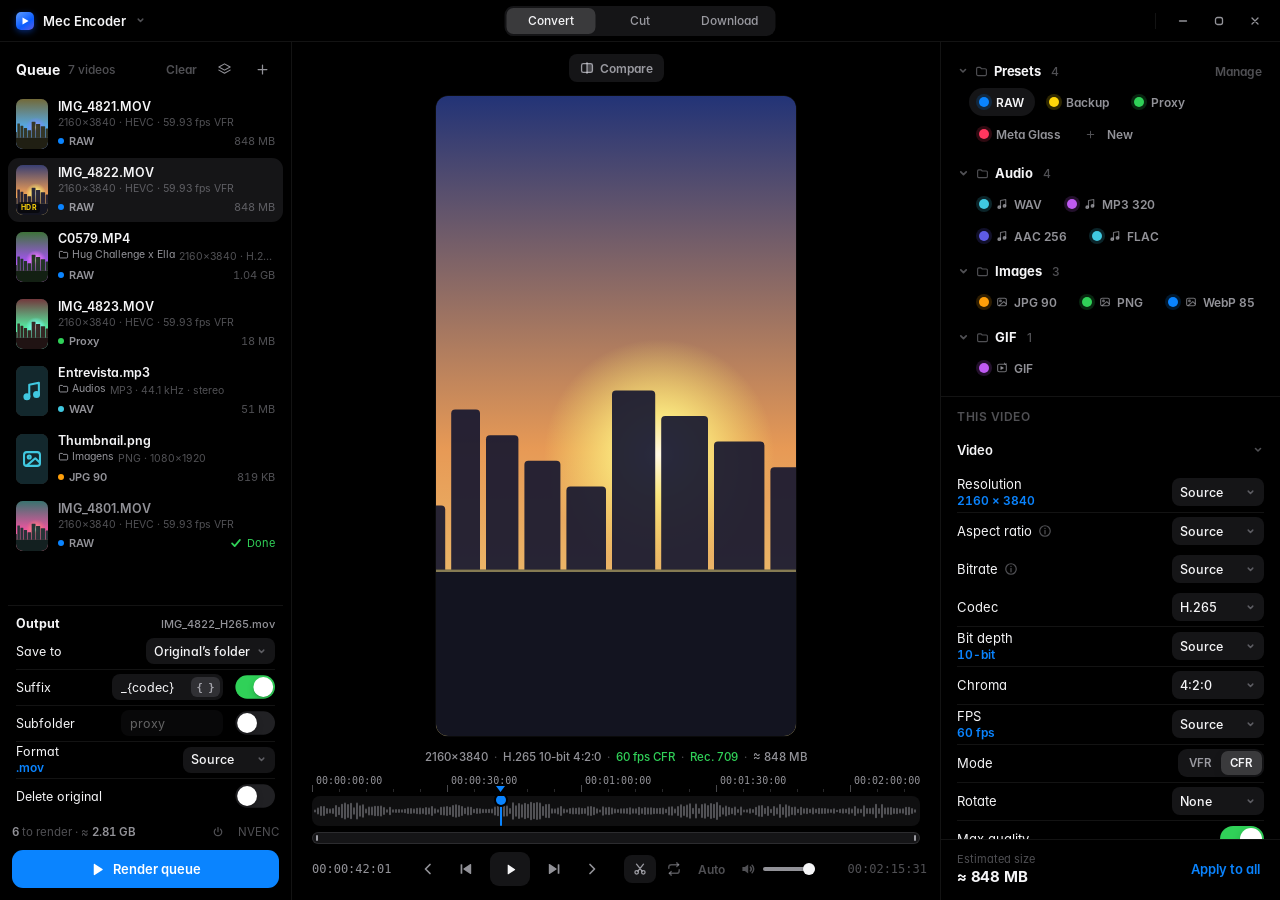
==== commit 46ee6372: "Player etapa 2: memória de quadros no motor e qualidade do preview O motor guarda os quadros já filt" ====
--- a/app/ui/index.html
+++ b/app/ui/index.html
@@ -61,7 +61,7 @@
         <div class="chips" id="chips"></div>
         <button class="cmp-btn" id="bCompare"><svg viewBox="0 0 16 16" fill="none" stroke="currentColor" stroke-width="1.5" stroke-linejoin="round"><rect x="1.8" y="3" width="12.4" height="10" rx="2"/><path d="M8 1.5v13"/><path d="M8 3h4.2a2 2 0 0 1 2 2v6a2 2 0 0 1-2 2H8z" fill="currentColor" stroke="none" opacity=".35"/></svg><span id="lCompare"></span></button>
       </div>
-      <div class="stage"><div class="frame" id="frameIn" data-label=""></div><div class="frame" id="frame" data-label=""></div>
+      <div class="stage"><div class="frame" id="frameIn" data-label=""></div><div class="frame" id="frame" data-label=""></div><div class="pv-stat" id="pvStat" hidden></div>
         <div class="play-badge tnum" id="playBadge" hidden></div>
         <div class="prep-box" id="prepBox" hidden></div>
         <div class="pv-empty" id="pvEmpty">
@@ -90,6 +90,7 @@
           <div class="pl-tools">
             <button class="pl-skip" id="bSkip" hidden><svg viewBox="0 0 16 16" fill="none" stroke="currentColor" stroke-width="1.5" stroke-linecap="round" stroke-linejoin="round"><rect x="1.2" y="9.6" width="4" height="4" rx="1" fill="currentColor" stroke="none"/><rect x="10.8" y="9.6" width="4" height="4" rx="1" fill="currentColor" stroke="none"/><path d="M3.2 7.6C4 4 12 4 12.8 7.6"/><path d="M10.6 6.6l2.2 1 .6-2.3"/></svg><span id="lSkip"></span></button>
             <button class="pl-btn" id="bLoop"><svg viewBox="0 0 16 16" fill="none" stroke="currentColor" stroke-width="1.5" stroke-linecap="round" stroke-linejoin="round"><path d="M2.8 7.2V6.3a2.6 2.6 0 0 1 2.6-2.6h7.2"/><path d="M10.8 1.9l1.8 1.8-1.8 1.8"/><path d="M13.2 8.8v.9a2.6 2.6 0 0 1-2.6 2.6H3.4"/><path d="M5.2 14.1l-1.8-1.8 1.8-1.8"/></svg></button>
+            <button class="pl-btn pl-q tnum" id="bQual" data-menu>Auto</button>
             <button class="pl-btn pl-rate tnum" id="bRate">1×</button>
             <button class="pl-btn pl-vol" id="bVol"><svg viewBox="0 0 16 16" fill="none" stroke="currentColor" stroke-width="1.5" stroke-linecap="round" stroke-linejoin="round"><path d="M2.4 6.1v3.8h2.5L8.2 12.6V3.4L4.9 6.1z" fill="currentColor" stroke="none"/><path class="w1" d="M10.4 6.1a2.7 2.7 0 0 1 0 3.8"/><path class="w2" d="M12.1 4.3a5.2 5.2 0 0 1 0 7.4"/><path class="mx" d="M10.6 6.2l3.4 3.6M14 6.2l-3.4 3.6"/></svg></button>
             <input type="range" class="vol-r" id="volR" min="0" max="100" step="1" value="100">
@@ -209,6 +210,7 @@
   <script src="i18n-zh.js"></script>
   <script src="i18n-dl.js"></script>
   <script src="i18n-gif.js"></script>
+  <script src="i18n-view.js"></script>
 <script src="news.js"></script>
 <script src="demo.js"></script>
 <script src="app.js"></script>
--- a/app/ui/v2.css
+++ b/app/ui/v2.css
@@ -584,6 +584,12 @@
 /* vídeo tocando por cima do quadro (pausou: some quando o quadro exato chega) */
 .frame .pv-vid{position:absolute;inset:0;width:100%;height:100%;object-fit:contain;background:#000;opacity:0;pointer-events:none;will-change:transform}
 .frame .pv-vid.cover{object-fit:cover}
+.frame .pv-cv{position:absolute;inset:0;width:100%;height:100%;object-fit:contain;pointer-events:none;will-change:transform}
+.stage.playing #frame .pv-cv{opacity:0}
+.stage{position:relative}
+#menu .mhead{padding:8px 10px 4px;font-size:11px;font-weight:500;color:var(--t3, rgba(255,255,255,.5));letter-spacing:0}
+.pv-stat{position:absolute;left:12px;top:10px;z-index:3;font:500 11px/1 var(--mono, ui-monospace, monospace);color:var(--t3, rgba(255,255,255,.55));background:rgba(0,0,0,.45);padding:5px 7px;border-radius:6px;pointer-events:none;font-variant-numeric:tabular-nums}
+:root:not(.cutter-open) .pv-stat{display:none}
 .stage.playing #frame .pv-vid{opacity:1}
 .frame.audio-card .pv-vid{display:none}
 .stage.playing.buffering #frame .pv-spin{opacity:1;transition-delay:.15s}
@@ -626,6 +632,7 @@
 .pl-btn.on{color:var(--blue)}
 .pl-btn svg{width:16px;height:16px}
 .pl-rate{min-width:34px;font-variant-numeric:tabular-nums}
+.pl-q{min-width:44px;padding:0 8px;font-size:12px}
 .pl-vol .mx{display:none}
 .pl-vol.low .w2{display:none}
 .pl-vol.muted .w1,.pl-vol.muted .w2{display:none}
